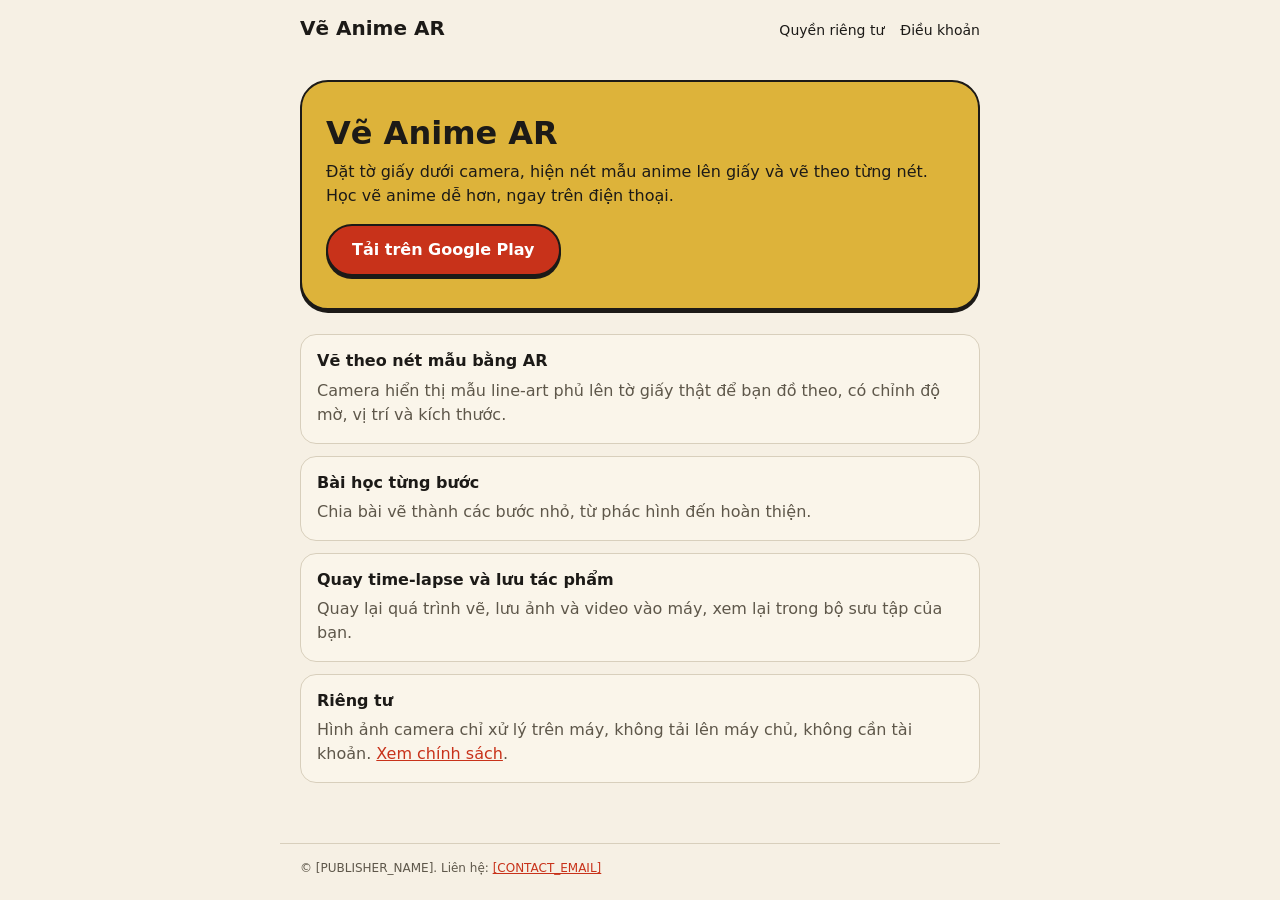
==== apps/com.qz.drawanimeartracing/web/index.html @ 7cdc8aeb "Chỉ giữ trang web (privacy/terms/giới thiệu) cho GitHub Pages; data nội dung chuyển sang repo privat" ====
<!DOCTYPE html><html lang="vi"><head><meta charset="utf-8"><meta name="viewport" content="width=device-width,initial-scale=1"><title>Vẽ Anime AR - Học vẽ anime bằng camera AR</title><link rel="stylesheet" href="style.css"></head><body><header><a href="index.html">Vẽ Anime AR</a><nav><a href="privacy-policy.html">Quyền riêng tư</a><a href="terms.html">Điều khoản</a></nav></header><main>
<section class="hero"><h1>Vẽ Anime AR</h1><p>Đặt tờ giấy dưới camera, hiện nét mẫu anime lên giấy và vẽ theo từng nét. Học vẽ anime dễ hơn, ngay trên điện thoại.</p><a class="btn" href="#">Tải trên Google Play</a></section>
<div class="card"><h3>Vẽ theo nét mẫu bằng AR</h3><p>Camera hiển thị mẫu line-art phủ lên tờ giấy thật để bạn đồ theo, có chỉnh độ mờ, vị trí và kích thước.</p></div>
<div class="card"><h3>Bài học từng bước</h3><p>Chia bài vẽ thành các bước nhỏ, từ phác hình đến hoàn thiện.</p></div>
<div class="card"><h3>Quay time-lapse và lưu tác phẩm</h3><p>Quay lại quá trình vẽ, lưu ảnh và video vào máy, xem lại trong bộ sưu tập của bạn.</p></div>
<div class="card"><h3>Riêng tư</h3><p>Hình ảnh camera chỉ xử lý trên máy, không tải lên máy chủ, không cần tài khoản. <a href="privacy-policy.html">Xem chính sách</a>.</p></div>
</main><footer>&copy; [PUBLISHER_NAME]. Liên hệ: <a href="mailto:[CONTACT_EMAIL]">[CONTACT_EMAIL]</a></footer></body></html>
---- apps/com.qz.drawanimeartracing/web/style.css ----
:root{--surface:#F6F0E4;--surface-low:#FAF5EA;--ink:#1C1A17;--variant:#5E574A;--primary:#C8321A;--on-primary:#fff;--tertiary:#DDB33A;--outline:#D8CFBC;--r-md:16px;--r-lg:28px;--shadow:0 3px 0 var(--ink)}
*{box-sizing:border-box}
body{margin:0;background:var(--surface);color:var(--ink);font:16px/24px 'Be Vietnam Pro',system-ui,sans-serif}
h1,h2,h3{font-family:'Baloo 2','Be Vietnam Pro',system-ui,sans-serif;line-height:1.2;margin:0 0 8px}
h1{font-size:32px}h2{font-size:22px;margin-top:32px}h3{font-size:16px;margin-top:20px}
a{color:var(--primary)}
header,main,footer{max-width:720px;margin:0 auto;padding:16px 20px}
header{display:flex;flex-wrap:wrap;gap:8px;justify-content:space-between;align-items:center;font-family:'Baloo 2',system-ui,sans-serif;font-weight:700;font-size:20px}
header a{color:var(--ink);text-decoration:none}
nav a{white-space:nowrap;font:500 14px 'Be Vietnam Pro',system-ui,sans-serif;margin-left:16px}
.hero{background:var(--tertiary);border:2px solid var(--ink);border-radius:var(--r-lg);padding:32px 24px;box-shadow:var(--shadow);margin:8px 0 24px}
.hero p{margin:0 0 16px;color:var(--ink)}
.btn{display:inline-block;background:var(--primary);color:var(--on-primary);border:2px solid var(--ink);border-radius:var(--r-lg);padding:12px 24px;font-weight:600;text-decoration:none;box-shadow:var(--shadow)}
.card{background:var(--surface-low);border:1px solid var(--outline);border-radius:var(--r-md);padding:16px;margin:12px 0}
.card h3{margin-top:0}
.card p{margin:0;color:var(--variant)}
table{width:100%;border-collapse:collapse;font-size:14px;line-height:20px}
th,td{text-align:left;vertical-align:top;border-bottom:1px solid var(--outline);padding:8px 8px 8px 0}
.note{background:#F4E3A8;border-radius:var(--r-md);padding:12px 16px;font-size:14px;line-height:20px}
footer{color:var(--variant);font-size:12px;line-height:16px;border-top:1px solid var(--outline);margin-top:32px}
@media(max-width:480px){h1{font-size:26px}.hero{padding:24px 16px}}
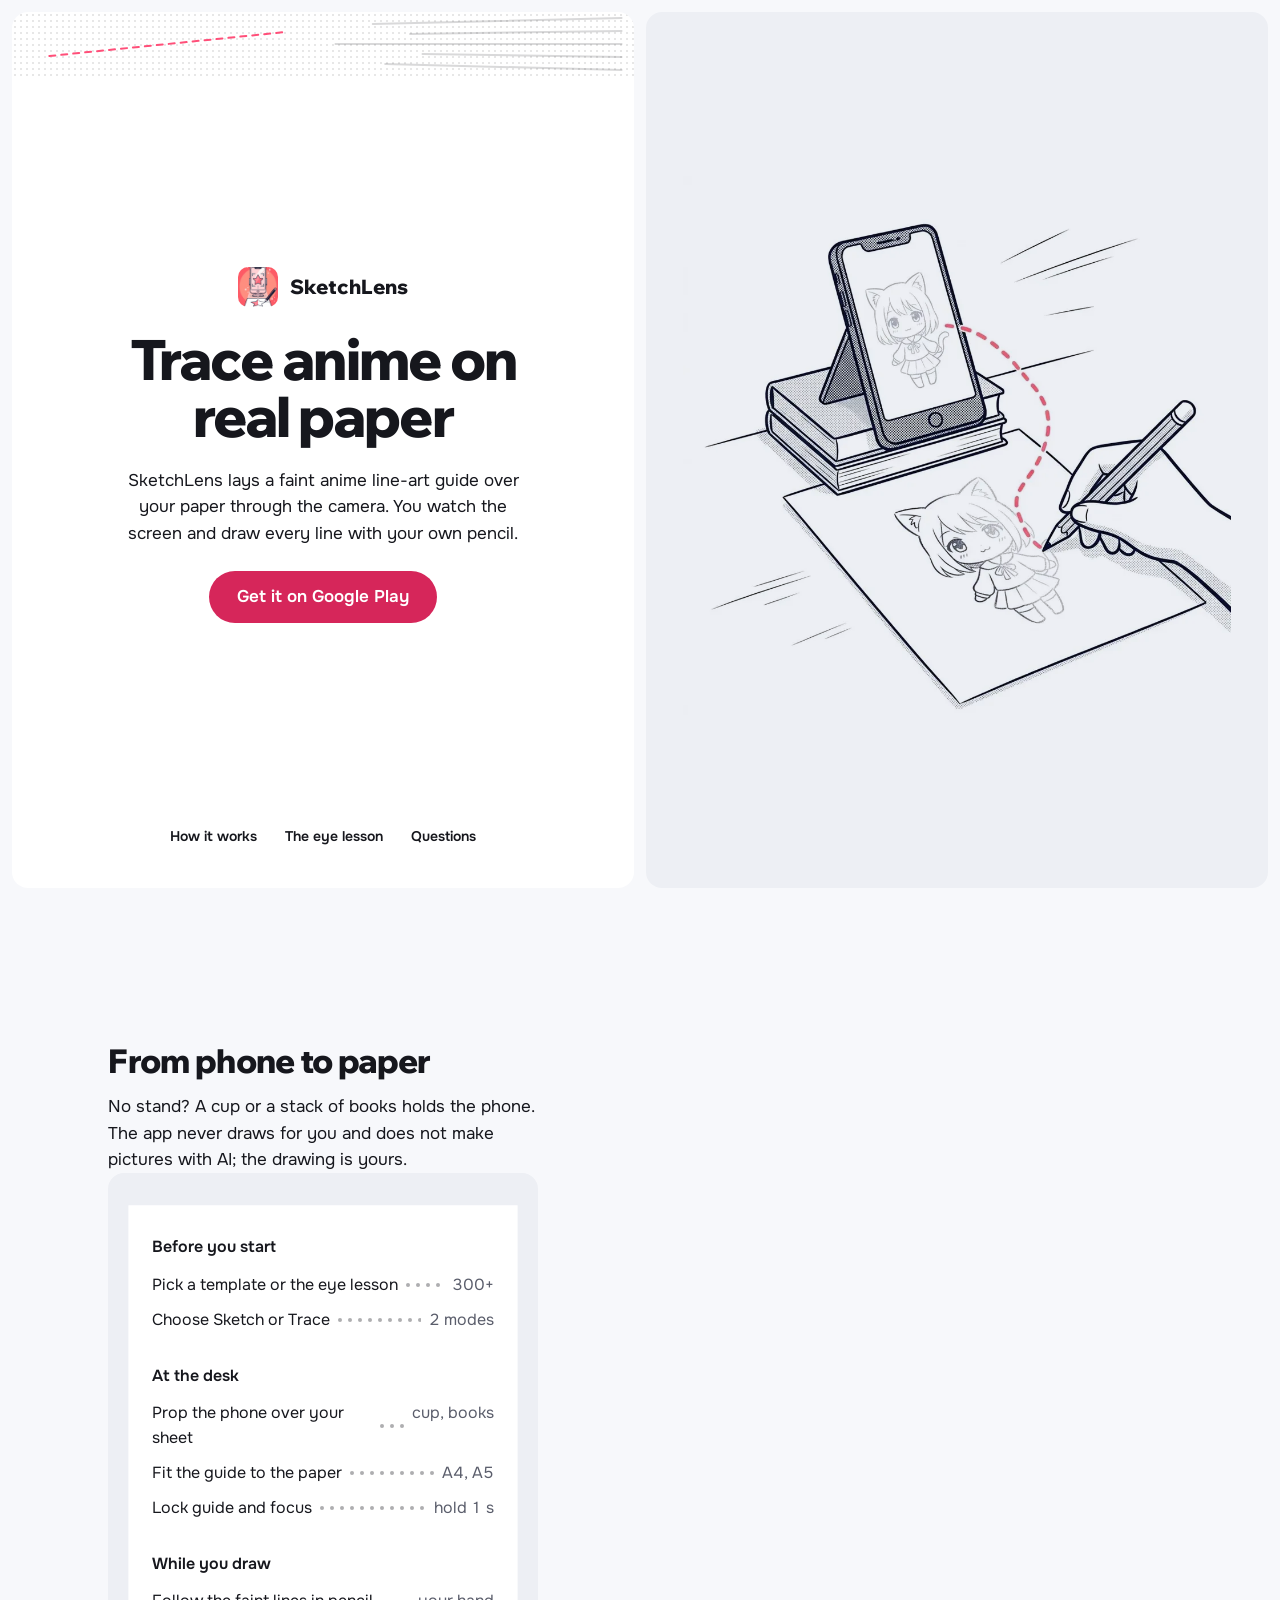
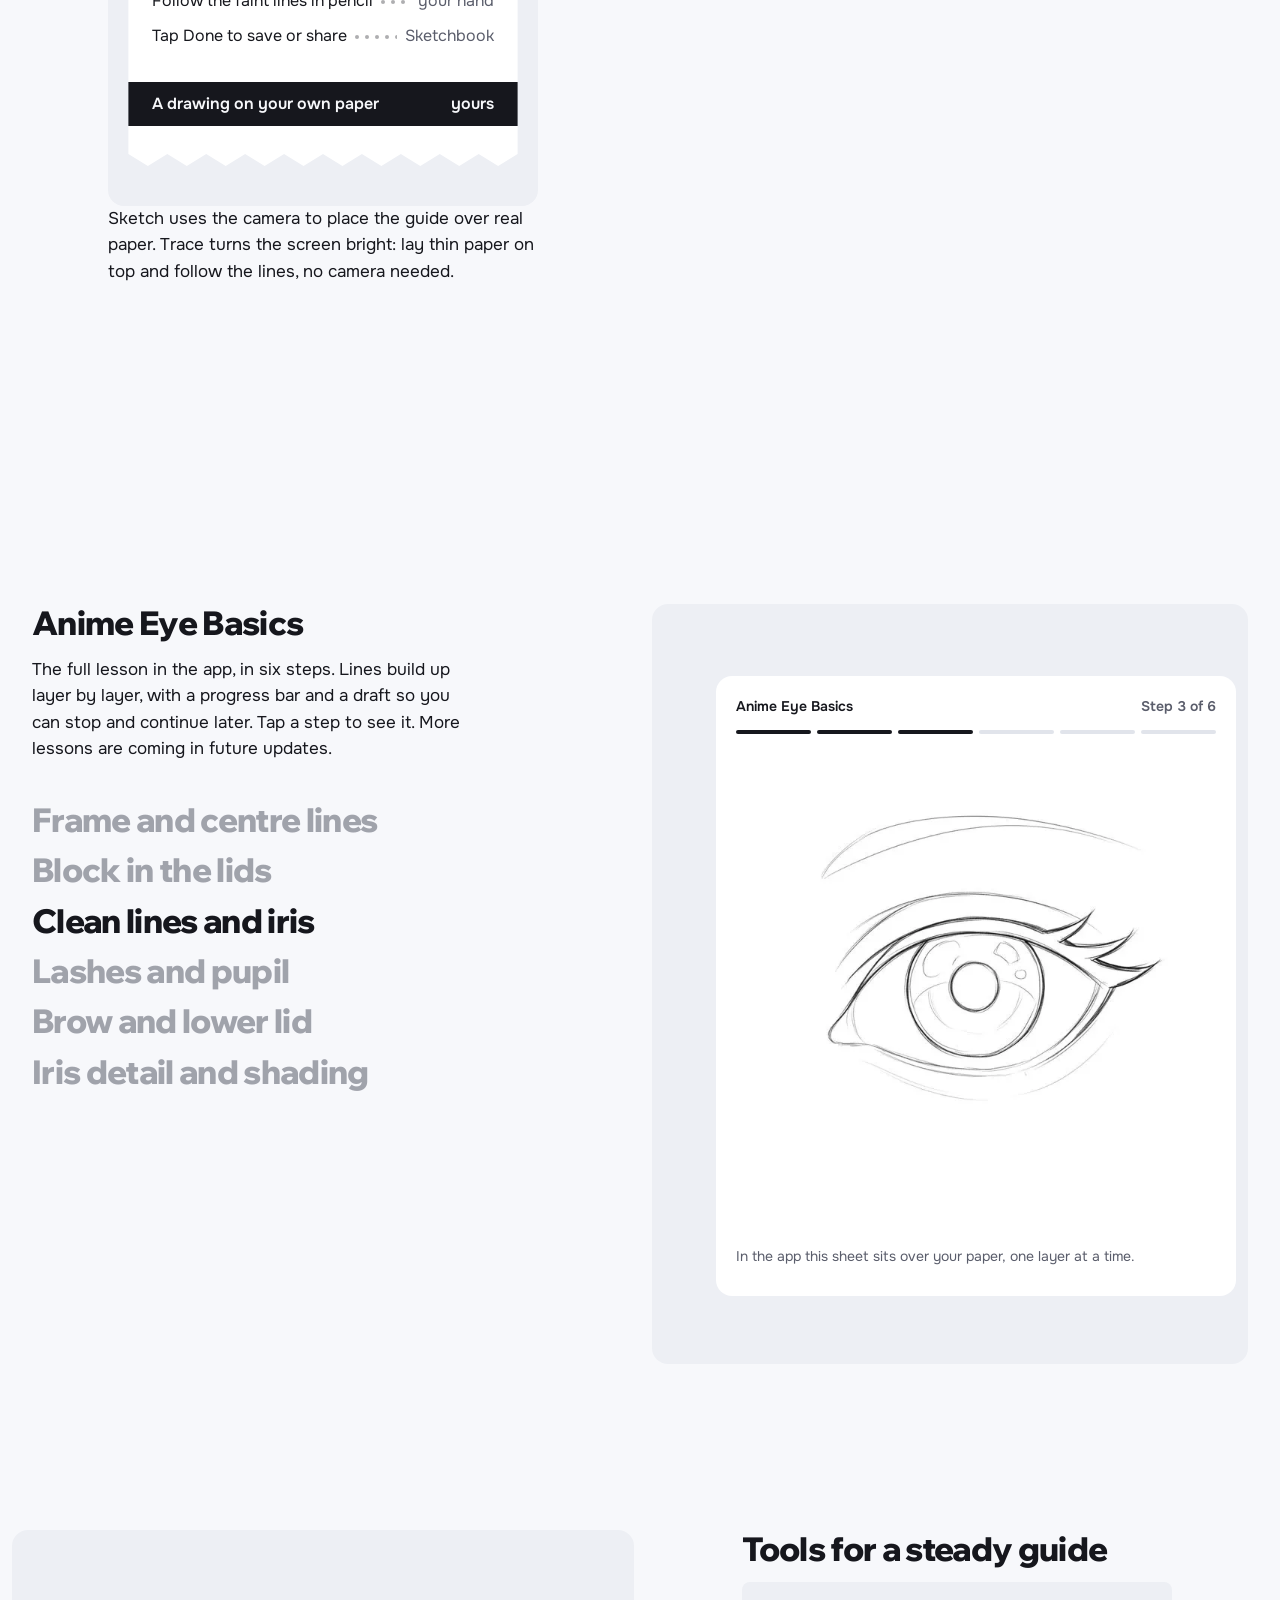
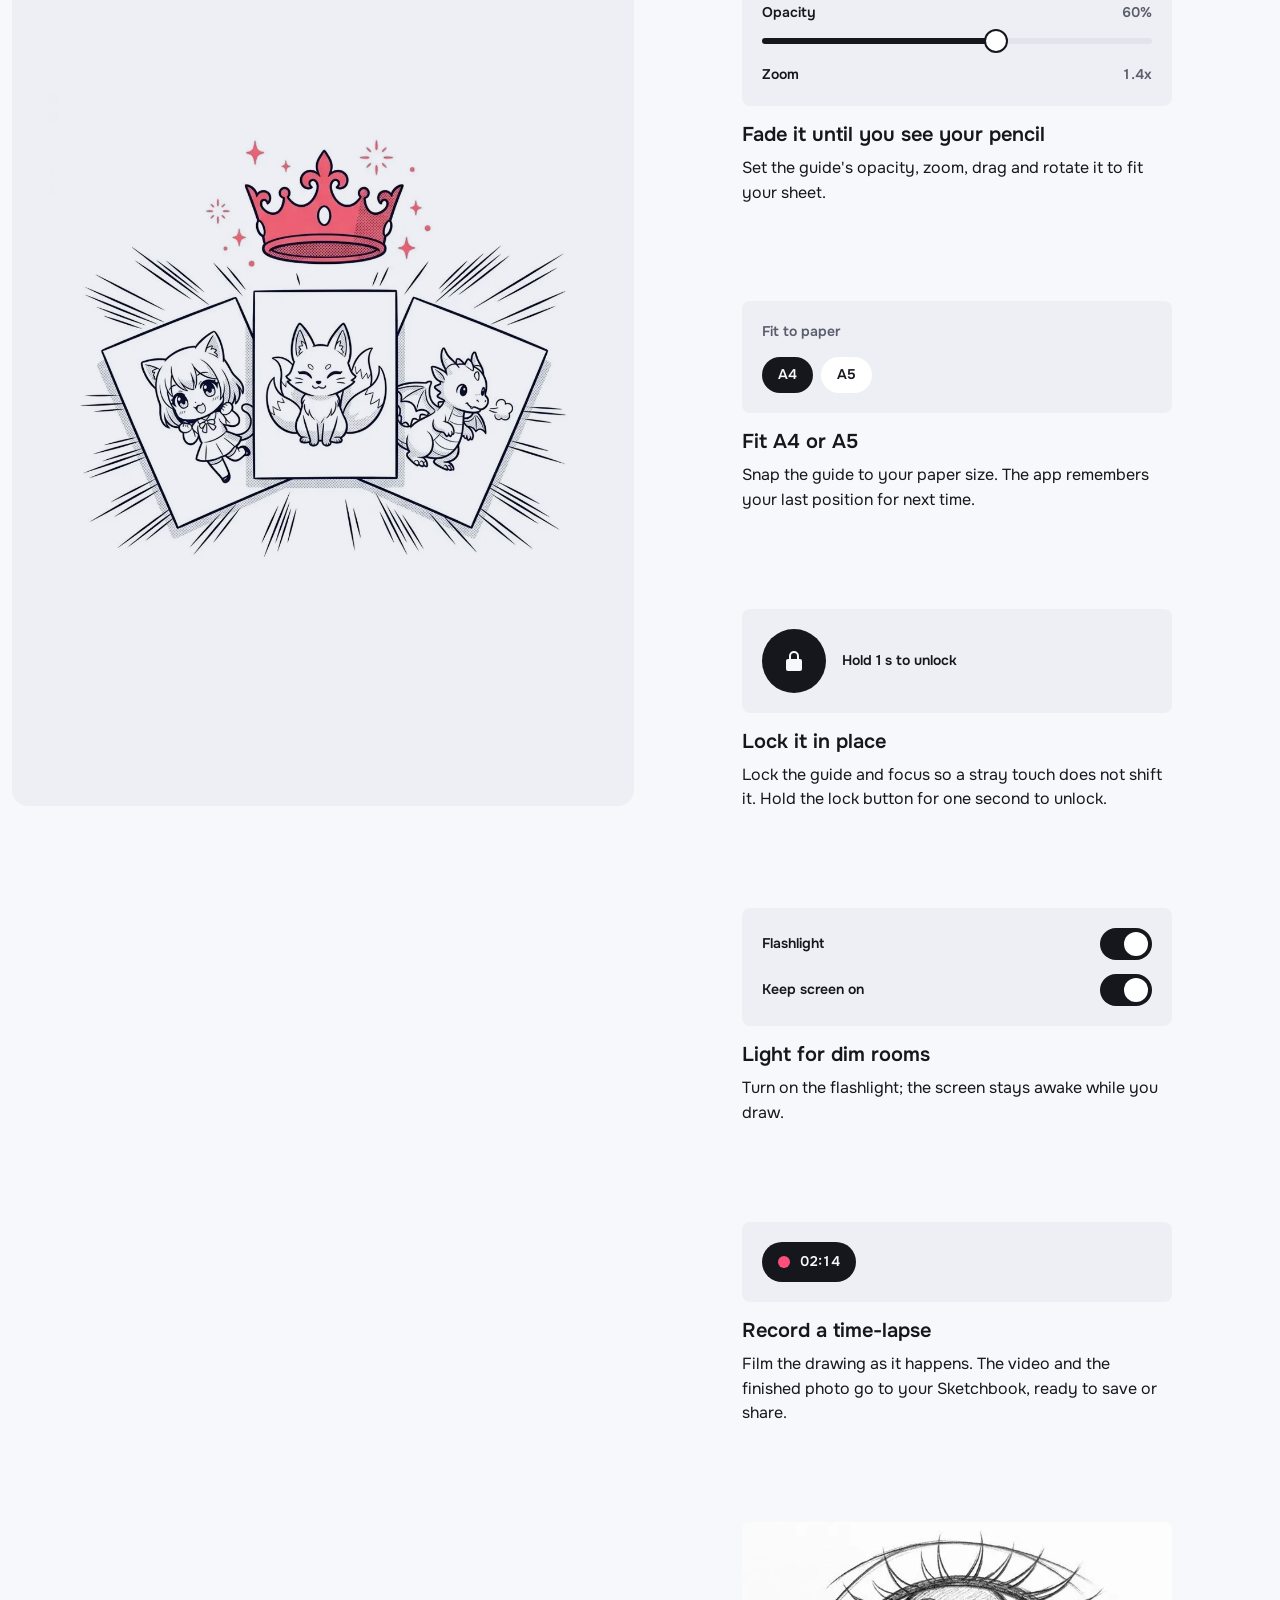
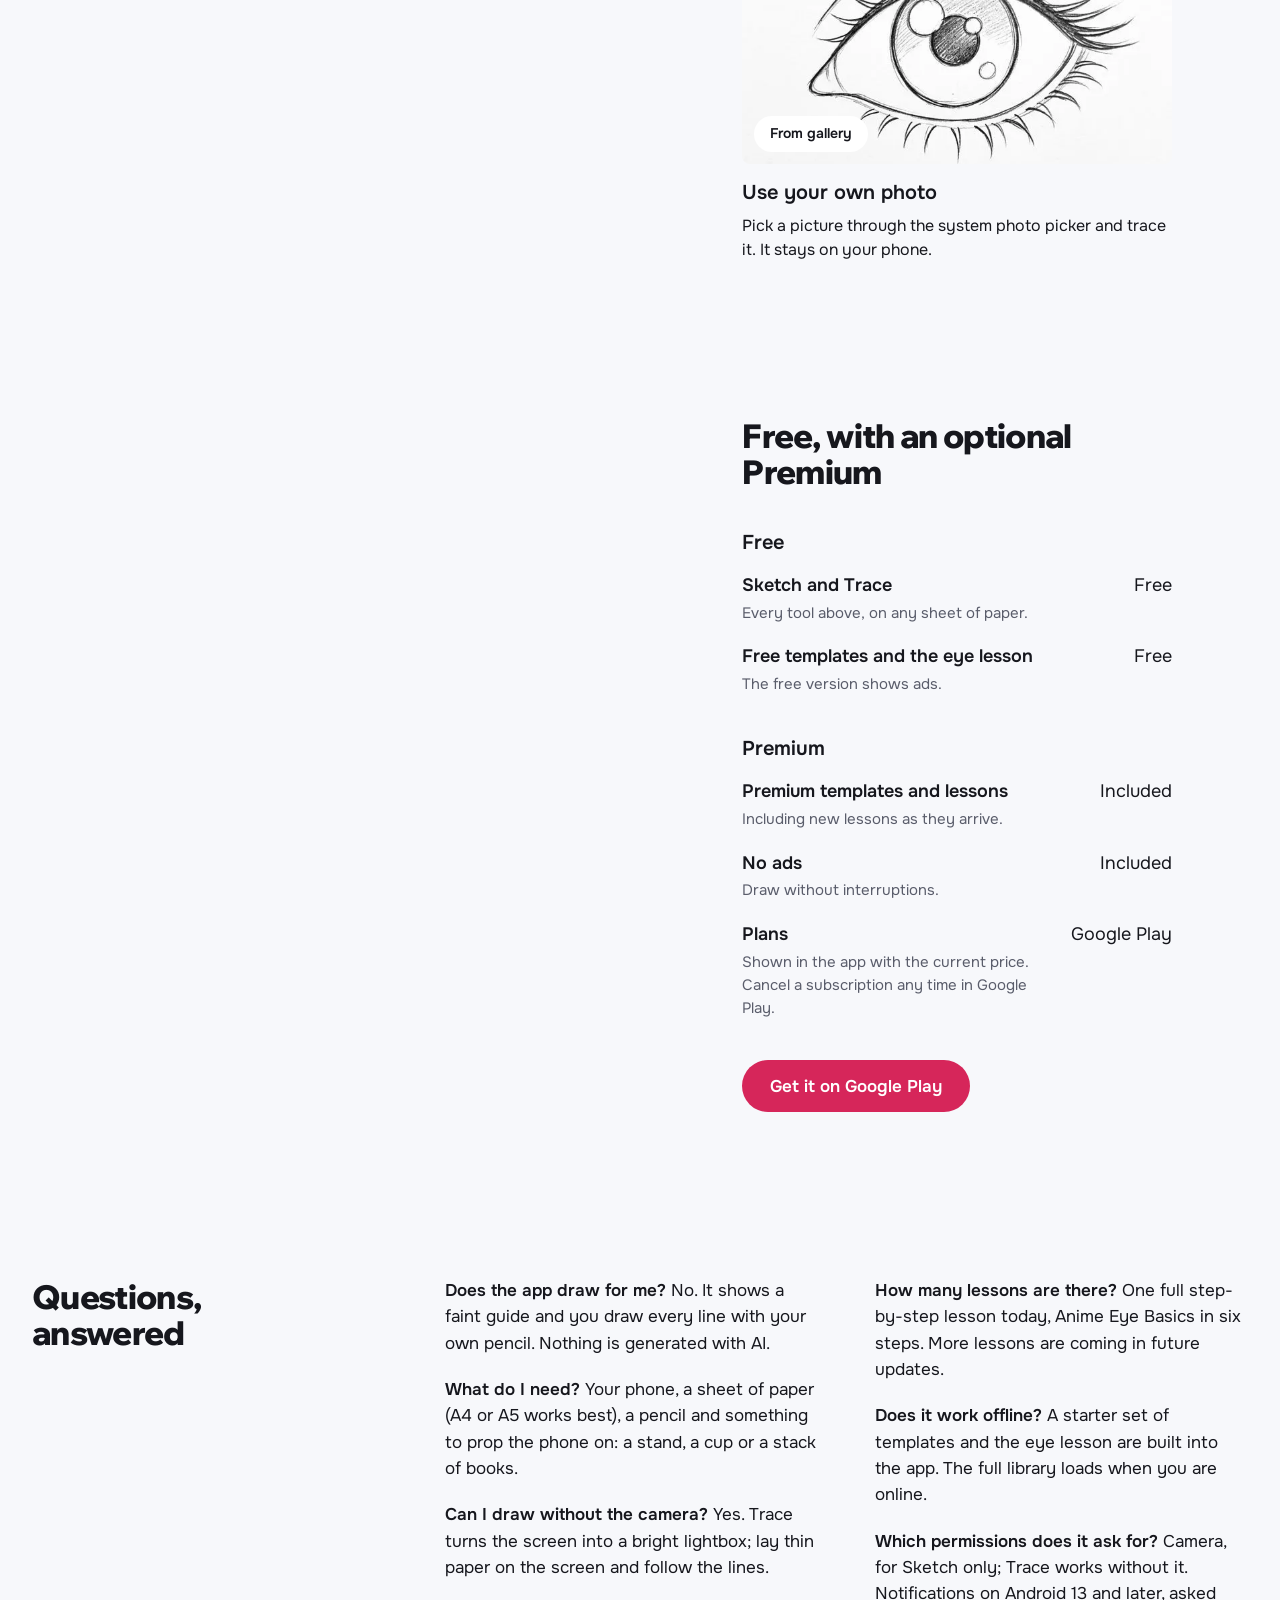
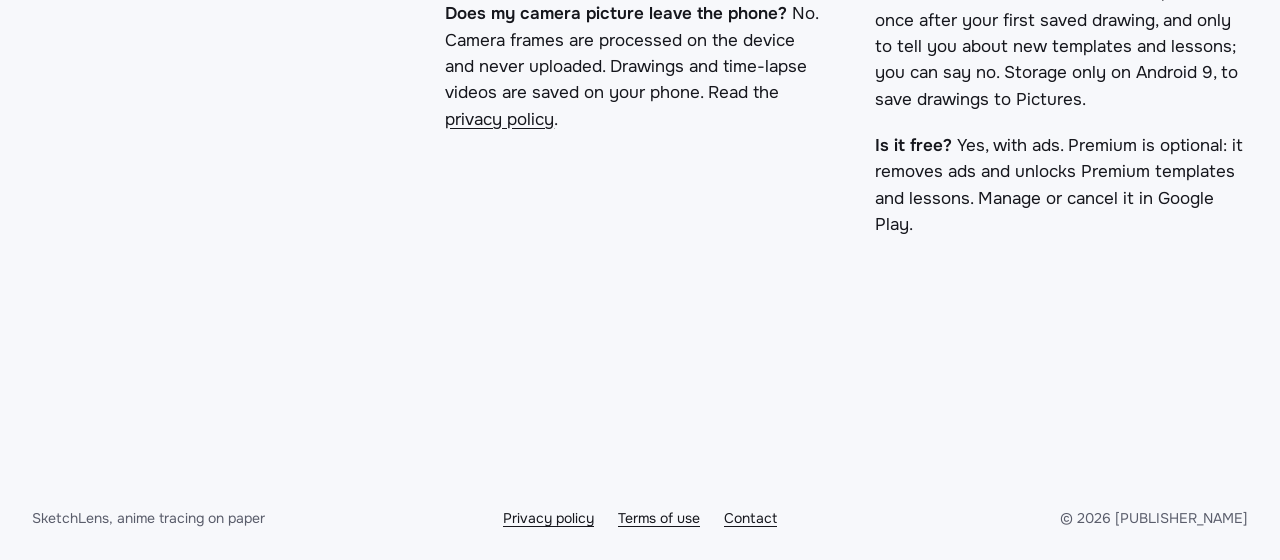
==== commit 4bb0fb26: "SketchLens (com.qz.drawanimeartracing): 3 trang web chỉ tiếng Anh (D54), giao diện v3 Manga studio s" ====
--- a/apps/com.qz.drawanimeartracing/web/index.html
+++ b/apps/com.qz.drawanimeartracing/web/index.html
@@ -1,7 +1,214 @@
-<!DOCTYPE html><html lang="vi"><head><meta charset="utf-8"><meta name="viewport" content="width=device-width,initial-scale=1"><title>Vẽ Anime AR - Học vẽ anime bằng camera AR</title><link rel="stylesheet" href="style.css"></head><body><header><a href="index.html">Vẽ Anime AR</a><nav><a href="privacy-policy.html">Quyền riêng tư</a><a href="terms.html">Điều khoản</a></nav></header><main>
-<section class="hero"><h1>Vẽ Anime AR</h1><p>Đặt tờ giấy dưới camera, hiện nét mẫu anime lên giấy và vẽ theo từng nét. Học vẽ anime dễ hơn, ngay trên điện thoại.</p><a class="btn" href="#">Tải trên Google Play</a></section>
-<div class="card"><h3>Vẽ theo nét mẫu bằng AR</h3><p>Camera hiển thị mẫu line-art phủ lên tờ giấy thật để bạn đồ theo, có chỉnh độ mờ, vị trí và kích thước.</p></div>
-<div class="card"><h3>Bài học từng bước</h3><p>Chia bài vẽ thành các bước nhỏ, từ phác hình đến hoàn thiện.</p></div>
-<div class="card"><h3>Quay time-lapse và lưu tác phẩm</h3><p>Quay lại quá trình vẽ, lưu ảnh và video vào máy, xem lại trong bộ sưu tập của bạn.</p></div>
-<div class="card"><h3>Riêng tư</h3><p>Hình ảnh camera chỉ xử lý trên máy, không tải lên máy chủ, không cần tài khoản. <a href="privacy-policy.html">Xem chính sách</a>.</p></div>
-</main><footer>&copy; [PUBLISHER_NAME]. Liên hệ: <a href="mailto:[CONTACT_EMAIL]">[CONTACT_EMAIL]</a></footer></body></html>
+<!DOCTYPE html>
+<html lang="en">
+<head>
+<meta charset="utf-8">
+<meta name="viewport" content="width=device-width,initial-scale=1">
+<title>SketchLens: Anime on Paper - trace anime sketches on real paper</title>
+<meta name="description" content="SketchLens shows a faint anime line-art guide over your paper through the phone camera, so you can trace it with a real pencil. Android app.">
+<link rel="icon" href="img/icon.png">
+<link rel="stylesheet" href="style.css">
+</head>
+<body>
+<main>
+<div class="split">
+  <div class="stage" aria-hidden="true">
+    <img class="on" data-key="sketch" src="img/onb-1.webp" width="960" height="960" alt="">
+    <img data-key="trace" src="img/onb-2.webp" width="960" height="960" alt="" loading="lazy">
+  </div>
+  <div class="col">
+    <section class="hero" data-stage="sketch" aria-labelledby="top">
+      <div class="hero-band" aria-hidden="true">
+        <svg>
+          <defs><pattern id="tone" width="6" height="6" patternUnits="userSpaceOnUse"><circle cx="3" cy="3" r="1" fill="rgba(22,23,29,.14)"/></pattern></defs>
+          <rect width="100%" height="100%" fill="url(#tone)"/>
+          <g stroke="rgba(22,23,29,.16)" stroke-width="2" stroke-linecap="round">
+            <line x1="58%" y1="12" x2="98%" y2="6"/><line x1="64%" y1="22" x2="98%" y2="19"/>
+            <line x1="52%" y1="32" x2="98%" y2="32"/><line x1="66%" y1="42" x2="98%" y2="45"/><line x1="60%" y1="52" x2="98%" y2="58"/>
+          </g>
+          <line x1="6%" y1="44" x2="44%" y2="20" stroke="#FF4F79" stroke-width="2" stroke-dasharray="6 6" stroke-linecap="round"/>
+        </svg>
+      </div>
+      <div class="hero-body">
+        <a class="wordmark" href="index.html"><img src="img/icon.png" width="40" height="40" alt="">SketchLens</a>
+        <h1 id="top">Trace anime on real paper</h1>
+        <p>SketchLens lays a faint anime line-art guide over your paper through the camera. You watch the screen and draw every line with your own pencil.</p>
+        <a class="btn" href="https://play.google.com/store/apps/details?id=com.qz.drawanimeartracing">Get it on Google Play</a>
+      </div>
+      <nav class="hero-links" aria-label="On this page">
+        <a href="#how">How it works</a><a href="#lesson">The eye lesson</a><a href="#faq">Questions</a>
+      </nav>
+    </section>
+
+    <section id="how" class="read" data-stage="trace" aria-labelledby="how-h">
+      <h2 id="how-h" data-rise>From phone to paper</h2>
+      <p data-rise>No stand? A cup or a stack of books holds the phone. The app never draws for you and does not make pictures with AI; the drawing is yours.</p>
+      <div class="slip-ground" data-rise>
+        <div class="slip">
+          <h3>Before you start</h3>
+          <ul>
+            <li><span>Pick a template or the eye lesson</span><i></i><span>300+</span></li>
+            <li><span>Choose Sketch or Trace</span><i></i><span>2 modes</span></li>
+          </ul>
+          <h3>At the desk</h3>
+          <ul>
+            <li><span>Prop the phone over your sheet</span><i></i><span>cup, books</span></li>
+            <li><span>Fit the guide to the paper</span><i></i><span>A4, A5</span></li>
+            <li><span>Lock guide and focus</span><i></i><span>hold 1 s</span></li>
+          </ul>
+          <h3>While you draw</h3>
+          <ul>
+            <li><span>Follow the faint lines in pencil</span><i></i><span>your hand</span></li>
+            <li><span>Tap Done to save or share</span><i></i><span>Sketchbook</span></li>
+          </ul>
+          <p class="total"><span>A drawing on your own paper</span><span>yours</span></p>
+        </div>
+      </div>
+      <p data-rise>Sketch uses the camera to place the guide over real paper. Trace turns the screen bright: lay thin paper on top and follow the lines, no camera needed.</p>
+    </section>
+  </div>
+</div>
+
+<section id="lesson" class="lesson" aria-labelledby="lesson-h">
+  <input class="step-radio" type="radio" name="step" id="s1">
+  <input class="step-radio" type="radio" name="step" id="s2">
+  <input class="step-radio" type="radio" name="step" id="s3" checked>
+  <input class="step-radio" type="radio" name="step" id="s4">
+  <input class="step-radio" type="radio" name="step" id="s5">
+  <input class="step-radio" type="radio" name="step" id="s6">
+  <div class="lesson-grid">
+    <div class="lesson-head">
+      <h2 id="lesson-h" data-rise>Anime Eye Basics</h2>
+      <p data-rise>The full lesson in the app, in six steps. Lines build up layer by layer, with a progress bar and a draft so you can stop and continue later. Tap a step to see it. More lessons are coming in future updates.</p>
+      <ul class="steps">
+        <li><label for="s1">Frame and centre lines</label></li>
+        <li><label for="s2">Block in the lids</label></li>
+        <li><label for="s3">Clean lines and iris</label></li>
+        <li><label for="s4">Lashes and pupil</label></li>
+        <li><label for="s5">Brow and lower lid</label></li>
+        <li><label for="s6">Iris detail and shading</label></li>
+      </ul>
+    </div>
+    <div class="lesson-stage" data-rise>
+      <div class="sheet" data-ui>
+        <p class="sheet-top"><span>Anime Eye Basics</span><span>Step <span class="step-no" data-s="1">1</span><span class="step-no" data-s="2">2</span><span class="step-no" data-s="3">3</span><span class="step-no" data-s="4">4</span><span class="step-no" data-s="5">5</span><span class="step-no" data-s="6">6</span> of 6</span></p>
+        <div class="segs" aria-hidden="true"><b></b><b></b><b></b><b></b><b></b><b></b></div>
+        <div class="frames">
+          <img data-s="1" src="img/eye-1.webp" width="640" height="640" alt="Step 1: an eye shape blocked in with centre lines" loading="lazy">
+          <img data-s="2" src="img/eye-2.webp" width="640" height="640" alt="Step 2: box construction for the upper and lower lids" loading="lazy">
+          <img data-s="3" src="img/eye-3.webp" width="640" height="640" alt="Step 3: clean lid lines and the iris circles" loading="lazy">
+          <img data-s="4" src="img/eye-4.webp" width="640" height="640" alt="Step 4: lashes, shaded pupil and highlights" loading="lazy">
+          <img data-s="5" src="img/eye-5.webp" width="640" height="640" alt="Step 5: brow and lower lid added" loading="lazy">
+          <img data-s="6" src="img/eye-6.webp" width="640" height="640" alt="Step 6: finished eye with iris detail and shading" loading="lazy">
+        </div>
+        <p class="sheet-cap">In the app this sheet sits over your paper, one layer at a time.</p>
+      </div>
+    </div>
+  </div>
+</section>
+
+<div class="split split--rev">
+  <div class="stage" aria-hidden="true">
+    <img class="on" data-key="tools" src="img/onb-3.webp" width="960" height="960" alt="" loading="lazy">
+    <img data-key="premium" src="img/premium-header.webp" width="960" height="960" alt="" loading="lazy">
+  </div>
+  <div class="col">
+    <section class="read" data-stage="tools" aria-labelledby="tools-h">
+      <h2 id="tools-h" data-rise>Tools for a steady guide</h2>
+      <div class="mods">
+        <div class="mod" data-rise>
+          <div class="panel" data-ui><div class="ui-row"><span>Opacity</span><span>60%</span></div><div class="track"><b></b><i></i></div><div class="ui-row"><span>Zoom</span><span>1.4x</span></div></div>
+          <div><h3>Fade it until you see your pencil</h3><p>Set the guide's opacity, zoom, drag and rotate it to fit your sheet.</p></div>
+        </div>
+        <div class="mod" data-rise>
+          <div class="panel" data-ui><div class="ui-row"><span>Fit to paper</span></div><div class="chips"><span class="chip on">A4</span><span class="chip">A5</span></div></div>
+          <div><h3>Fit A4 or A5</h3><p>Snap the guide to your paper size. The app remembers your last position for next time.</p></div>
+        </div>
+        <div class="mod" data-rise>
+          <div class="panel" data-ui><div class="lock"><span class="lock-btn"><svg width="24" height="24" viewBox="0 0 24 24" aria-hidden="true"><path fill="#F7F8FB" d="M12 2a5 5 0 0 0-5 5v3H6a2 2 0 0 0-2 2v8a2 2 0 0 0 2 2h12a2 2 0 0 0 2-2v-8a2 2 0 0 0-2-2h-1V7a5 5 0 0 0-5-5Zm-3 8V7a3 3 0 1 1 6 0v3H9Z"/></svg></span><span>Hold 1 s to unlock</span></div></div>
+          <div><h3>Lock it in place</h3><p>Lock the guide and focus so a stray touch does not shift it. Hold the lock button for one second to unlock.</p></div>
+        </div>
+        <div class="mod" data-rise>
+          <div class="panel" data-ui><div class="ui-row"><span>Flashlight</span><span class="switch on"></span></div><div class="ui-row"><span>Keep screen on</span><span class="switch on"></span></div></div>
+          <div><h3>Light for dim rooms</h3><p>Turn on the flashlight; the screen stays awake while you draw.</p></div>
+        </div>
+        <div class="mod" data-rise>
+          <div class="panel" data-ui><span class="rec">02:14</span></div>
+          <div><h3>Record a time-lapse</h3><p>Film the drawing as it happens. The video and the finished photo go to your Sketchbook, ready to save or share.</p></div>
+        </div>
+        <div class="mod" data-rise>
+          <div class="panel panel--photo" data-ui><img src="img/eye-4.webp" width="640" height="640" alt="A pencil eye drawing picked as a template" loading="lazy"><span class="chip">From gallery</span></div>
+          <div><h3>Use your own photo</h3><p>Pick a picture through the system photo picker and trace it. It stays on your phone.</p></div>
+        </div>
+      </div>
+    </section>
+
+    <section id="premium" class="read menu" data-stage="premium" aria-labelledby="price-h">
+      <h2 id="price-h" data-rise>Free, with an optional Premium</h2>
+      <div data-rise>
+        <h3>Free</h3>
+        <dl>
+          <div><dt>Sketch and Trace<small>Every tool above, on any sheet of paper.</small></dt><dd>Free</dd></div>
+          <div><dt>Free templates and the eye lesson<small>The free version shows ads.</small></dt><dd>Free</dd></div>
+        </dl>
+      </div>
+      <div data-rise>
+        <h3>Premium</h3>
+        <dl>
+          <div><dt>Premium templates and lessons<small>Including new lessons as they arrive.</small></dt><dd>Included</dd></div>
+          <div><dt>No ads<small>Draw without interruptions.</small></dt><dd>Included</dd></div>
+          <div><dt>Plans<small>Shown in the app with the current price. Cancel a subscription any time in Google Play.</small></dt><dd>Google Play</dd></div>
+        </dl>
+      </div>
+      <a class="btn" data-rise href="https://play.google.com/store/apps/details?id=com.qz.drawanimeartracing">Get it on Google Play</a>
+    </section>
+  </div>
+</div>
+
+<section id="faq" class="faq" aria-labelledby="faq-h">
+  <h2 id="faq-h" data-rise>Questions, answered</h2>
+  <div class="faq-text">
+    <p data-rise><b>Does the app draw for me?</b> No. It shows a faint guide and you draw every line with your own pencil. Nothing is generated with AI.</p>
+    <p data-rise><b>What do I need?</b> Your phone, a sheet of paper (A4 or A5 works best), a pencil and something to prop the phone on: a stand, a cup or a stack of books.</p>
+    <p data-rise><b>Can I draw without the camera?</b> Yes. Trace turns the screen into a bright lightbox; lay thin paper on the screen and follow the lines.</p>
+    <p data-rise><b>Does my camera picture leave the phone?</b> No. Camera frames are processed on the device and never uploaded. Drawings and time-lapse videos are saved on your phone. Read the <a href="privacy-policy.html">privacy policy</a>.</p>
+    <p data-rise><b>How many lessons are there?</b> One full step-by-step lesson today, Anime Eye Basics in six steps. More lessons are coming in future updates.</p>
+    <p data-rise><b>Does it work offline?</b> A starter set of templates and the eye lesson are built into the app. The full library loads when you are online.</p>
+    <p data-rise><b>Which permissions does it ask for?</b> Camera, for Sketch only; Trace works without it. Notifications on Android 13 and later, asked once after your first saved drawing, and only to tell you about new templates and lessons; you can say no. Storage only on Android 9, to save drawings to Pictures.</p>
+    <p data-rise><b>Is it free?</b> Yes, with ads. Premium is optional: it removes ads and unlocks Premium templates and lessons. Manage or cancel it in Google Play.</p>
+  </div>
+</section>
+</main>
+
+<footer class="foot">
+  <p>SketchLens, anime tracing on paper</p>
+  <nav aria-label="Legal"><a href="privacy-policy.html">Privacy policy</a><a href="terms.html">Terms of use</a><a href="mailto:[CONTACT_EMAIL]">Contact</a></nav>
+  <p>&copy; 2026 [PUBLISHER_NAME]</p>
+</footer>
+
+<script>
+document.documentElement.classList.add('js');
+(() => {
+  const rise = new IntersectionObserver((entries) => {
+    entries.forEach((e) => {
+      if (!e.isIntersecting) return;
+      const group = [...e.target.parentElement.querySelectorAll(':scope > [data-rise]')];
+      e.target.style.transitionDelay = `${Math.max(0, group.indexOf(e.target)) * 80}ms`;
+      e.target.classList.add('in');
+      rise.unobserve(e.target);
+    });
+  }, { rootMargin: '0px 0px -8% 0px' });
+  document.querySelectorAll('[data-rise]').forEach((el) => rise.observe(el));
+
+  const stage = new IntersectionObserver((entries) => {
+    entries.forEach((e) => {
+      if (!e.isIntersecting) return;
+      const key = e.target.dataset.stage;
+      const imgs = e.target.closest('.split').querySelectorAll('.stage img');
+      imgs.forEach((img) => img.classList.toggle('on', img.dataset.key === key));
+    });
+  }, { rootMargin: '-45% 0px -45% 0px' });
+  document.querySelectorAll('[data-stage]').forEach((el) => stage.observe(el));
+})();
+</script>
+</body>
+</html>
--- a/apps/com.qz.drawanimeartracing/web/style.css
+++ b/apps/com.qz.drawanimeartracing/web/style.css
@@ -1,21 +1,258 @@
-:root{--surface:#F6F0E4;--surface-low:#FAF5EA;--ink:#1C1A17;--variant:#5E574A;--primary:#C8321A;--on-primary:#fff;--tertiary:#DDB33A;--outline:#D8CFBC;--r-md:16px;--r-lg:28px;--shadow:0 3px 0 var(--ink)}
-*{box-sizing:border-box}
-body{margin:0;background:var(--surface);color:var(--ink);font:16px/24px 'Be Vietnam Pro',system-ui,sans-serif}
-h1,h2,h3{font-family:'Baloo 2','Be Vietnam Pro',system-ui,sans-serif;line-height:1.2;margin:0 0 8px}
-h1{font-size:32px}h2{font-size:22px;margin-top:32px}h3{font-size:16px;margin-top:20px}
-a{color:var(--primary)}
-header,main,footer{max-width:720px;margin:0 auto;padding:16px 20px}
-header{display:flex;flex-wrap:wrap;gap:8px;justify-content:space-between;align-items:center;font-family:'Baloo 2',system-ui,sans-serif;font-weight:700;font-size:20px}
-header a{color:var(--ink);text-decoration:none}
-nav a{white-space:nowrap;font:500 14px 'Be Vietnam Pro',system-ui,sans-serif;margin-left:16px}
-.hero{background:var(--tertiary);border:2px solid var(--ink);border-radius:var(--r-lg);padding:32px 24px;box-shadow:var(--shadow);margin:8px 0 24px}
-.hero p{margin:0 0 16px;color:var(--ink)}
-.btn{display:inline-block;background:var(--primary);color:var(--on-primary);border:2px solid var(--ink);border-radius:var(--r-lg);padding:12px 24px;font-weight:600;text-decoration:none;box-shadow:var(--shadow)}
-.card{background:var(--surface-low);border:1px solid var(--outline);border-radius:var(--r-md);padding:16px;margin:12px 0}
-.card h3{margin-top:0}
-.card p{margin:0;color:var(--variant)}
-table{width:100%;border-collapse:collapse;font-size:14px;line-height:20px}
-th,td{text-align:left;vertical-align:top;border-bottom:1px solid var(--outline);padding:8px 8px 8px 0}
-.note{background:#F4E3A8;border-radius:var(--r-md);padding:12px 16px;font-size:14px;line-height:20px}
-footer{color:var(--variant);font-size:12px;line-height:16px;border-top:1px solid var(--outline);margin-top:32px}
-@media(max-width:480px){h1{font-size:26px}.hero{padding:24px 16px}}
+@font-face { font-family: 'Onest'; font-weight: 400; font-display: swap; src: url(fonts/Onest-400.ttf) format('truetype'); }
+@font-face { font-family: 'Onest'; font-weight: 600; font-display: swap; src: url(fonts/Onest-600.ttf) format('truetype'); }
+@font-face { font-family: 'Wix Madefor Display'; font-weight: 800; font-display: swap; src: url(fonts/WixMadeforDisplay-800.ttf) format('truetype'); }
+
+/* Values from design/tokens.css (v3 "Manga studio sáng"). */
+:root {
+  --bg: #F7F8FB;
+  --paper: #FFFFFF;
+  --field: #EDEFF4;
+  --field-high: #E1E4EB;
+  --ink: #16171D;
+  --muted: #5A5D6B;
+  --accent: #D6265A;
+  --on-accent: #FFFFFF;
+  --coral: #FF4F79;
+  --pink: #FFE1E8;
+  --on-pink: #5C0A22;
+  --tone-dot: rgba(22, 23, 29, 0.14);
+  --speedline: rgba(22, 23, 29, 0.16);
+  --font-display: 'Wix Madefor Display', 'Onest', sans-serif;
+  --font-body: 'Onest', 'Wix Madefor Display', sans-serif;
+  --t-xl: clamp(40px, 4.4vw, 64px);
+  --t-l: clamp(28px, 2.6vw, 36px);
+  --t-m: 20px;
+  --t-body: 17px;
+  --t-s: 14px;
+  --margin: clamp(16px, 2.5vw, 32px);
+  --gap-section: clamp(96px, 12vw, 168px);
+  --radius: 16px;
+  --radius-full: 9999px;
+  --size-touch: 48px;
+  --size-btn: 52px;
+  --duration-short: 200ms;
+  --duration-long: 1600ms;
+  --easing: cubic-bezier(0.2, 0, 0, 1);
+}
+
+*, *::before, *::after { box-sizing: border-box; }
+html { -webkit-text-size-adjust: 100%; }
+body { margin: 0; background: var(--bg); color: var(--ink); font: 400 var(--t-body)/1.55 var(--font-body); }
+img { display: block; max-width: 100%; height: auto; }
+a { color: inherit; text-underline-offset: 3px; }
+a:hover { color: var(--accent); }
+:focus-visible { outline: 3px solid var(--accent); outline-offset: 3px; }
+::selection { background: var(--pink); color: var(--on-pink); }
+h1, h2, h3 { font-family: var(--font-display); font-weight: 800; margin: 0; }
+p { margin: 0; }
+.vh { position: absolute; width: 1px; height: 1px; overflow: hidden; clip-path: inset(50%); white-space: nowrap; }
+
+.btn {
+  display: inline-flex; align-items: center; justify-content: center; min-height: var(--size-btn);
+  padding: 0 28px; border-radius: var(--radius-full); background: var(--accent); color: var(--on-accent);
+  font: 600 var(--t-body)/1 var(--font-body); text-decoration: none;
+  transition: transform var(--duration-short) var(--easing), background-color var(--duration-short) var(--easing);
+}
+.btn:hover { color: var(--on-accent); background: var(--ink); }
+.btn:active { transform: scale(0.96); }
+
+.wordmark { display: inline-flex; align-items: center; gap: 12px; font: 800 var(--t-m)/1 var(--font-display); text-decoration: none; }
+.wordmark img { width: 40px; height: 40px; border-radius: 10px; }
+
+/* Quiet footer line, shared by all pages */
+.foot {
+  display: grid; grid-template-columns: 1fr auto 1fr; align-items: baseline; gap: 24px;
+  padding: 30svh var(--margin) 30px; font-size: var(--t-s); color: var(--muted);
+}
+.foot nav { display: flex; gap: 24px; flex-wrap: wrap; }
+.foot a { color: var(--ink); }
+.foot p:last-child { text-align: right; }
+
+/* ---------- Legal pages ---------- */
+.doc-bar { display: flex; align-items: center; justify-content: space-between; gap: 16px; flex-wrap: wrap; padding: 20px var(--margin); }
+.doc-bar nav { display: flex; gap: 24px; font-size: var(--t-s); font-weight: 600; }
+.doc-bar nav a { text-decoration: none; padding: 12px 0; }
+.doc-bar nav a[aria-current] { color: var(--accent); }
+.doc { max-width: 76ch; margin: 0 auto; padding: 32px var(--margin) 0; }
+.doc h1 { font-size: var(--t-xl); line-height: 1.05; letter-spacing: -0.03em; }
+.doc h2 { font-size: var(--t-m); line-height: 1.3; margin: 48px 0 12px; }
+.doc p, .doc ul { margin: 0 0 14px; }
+.doc ul { padding-left: 22px; }
+.doc li { margin-bottom: 8px; }
+.doc .meta { color: var(--muted); margin-top: 16px; }
+.doc .note { background: var(--pink); color: var(--on-pink); border-radius: var(--radius); padding: 14px 18px; margin: 24px 0; }
+.table-wrap { overflow-x: auto; margin: 0 0 16px; }
+.doc table { width: 100%; border-collapse: collapse; font-size: 15px; line-height: 1.5; }
+.doc th, .doc td { text-align: left; vertical-align: top; padding: 10px 12px; border-bottom: 1px solid var(--field-high); }
+.doc th { background: var(--field); font-weight: 600; }
+.doc td:first-child { font-weight: 600; min-width: 9em; }
+
+/* ---------- Landing: split stage ---------- */
+.split { display: grid; grid-template-columns: 1fr 1fr; gap: 12px; padding: 12px; }
+.stage {
+  position: sticky; top: 12px; height: calc(100svh - 24px); border-radius: var(--radius);
+  background: var(--field); overflow: hidden; grid-column: 2; grid-row: 1;
+}
+.stage img {
+  position: absolute; inset: 0; margin: auto; width: min(88%, 82svh); height: auto; mix-blend-mode: multiply;
+  opacity: 0; transition: opacity var(--duration-long) var(--easing);
+  animation: drift 18s var(--easing) infinite alternate;
+}
+.stage img.on { opacity: 1; }
+@keyframes drift { from { transform: scale(1); } to { transform: scale(1.06); } }
+.split--rev .stage { grid-column: 1; }
+.split--rev .col { grid-column: 2; }
+.col { grid-column: 1; grid-row: 1; display: flex; flex-direction: column; gap: var(--gap-section); padding-bottom: var(--gap-section); }
+.read { max-width: 46ch; width: 100%; margin: 0 auto; padding: 0 clamp(8px, 3vw, 56px); }
+.read > h2 { font-size: var(--t-l); line-height: 1.1; letter-spacing: -0.02em; margin-bottom: 16px; }
+.read > p + p { margin-top: 12px; }
+
+.hero {
+  min-height: calc(100svh - 24px); border-radius: var(--radius); background: var(--paper);
+  display: flex; flex-direction: column; overflow: hidden;
+}
+.hero-band { height: 64px; flex: none; }
+.hero-band svg { display: block; width: 100%; height: 100%; }
+.hero-body { flex: 1; display: flex; flex-direction: column; align-items: center; justify-content: center; text-align: center; gap: 24px; padding: 48px 32px; }
+.hero h1 { font-size: var(--t-xl); line-height: 1; letter-spacing: -0.035em; max-width: 12ch; }
+.hero-body > p { max-width: 36ch; }
+.hero-links { display: flex; gap: 28px; justify-content: center; flex-wrap: wrap; padding: 0 24px 28px; font-size: var(--t-s); font-weight: 600; }
+.hero-links a { text-decoration: none; padding: 12px 0; }
+
+/* How it works: a printed slip */
+.slip-ground { background: var(--field); border-radius: var(--radius); padding: 32px 20px 40px; }
+.slip {
+  max-width: 460px; margin: 0 auto; background: var(--paper); padding: 4px 24px 40px; font-size: 16px; font-variant-numeric: tabular-nums;
+  clip-path: polygon(0 0, 100% 0, 100% calc(100% - 12px), 95% 100%, 90% calc(100% - 12px), 85% 100%, 80% calc(100% - 12px), 75% 100%, 70% calc(100% - 12px), 65% 100%, 60% calc(100% - 12px), 55% 100%, 50% calc(100% - 12px), 45% 100%, 40% calc(100% - 12px), 35% 100%, 30% calc(100% - 12px), 25% 100%, 20% calc(100% - 12px), 15% 100%, 10% calc(100% - 12px), 5% 100%, 0 calc(100% - 12px));
+}
+.slip h3 { font: 600 16px/1.3 var(--font-body); margin: 28px 0 10px; }
+.slip ul { list-style: none; margin: 0; padding: 0; }
+.slip li { display: flex; align-items: baseline; gap: 8px; padding: 5px 0; }
+.slip li span:first-child { flex: 0 1 auto; }
+.slip li i {
+  flex: 1 1 24px; min-width: 24px; height: 4px; align-self: center;
+  background: url("data:image/svg+xml,%3Csvg xmlns='http://www.w3.org/2000/svg' width='10' height='4'%3E%3Ccircle cx='2' cy='2' r='2' fill='%2316171D' fill-opacity='.35'/%3E%3C/svg%3E") repeat-x left center;
+}
+.slip li span:last-child { flex: none; color: var(--muted); }
+.slip .total { display: flex; justify-content: space-between; gap: 12px; align-items: center; min-height: 44px; margin: 28px -24px 0; padding: 0 24px; background: var(--ink); color: var(--bg); font-weight: 600; }
+
+/* Live lesson (full width, CSS-only stepper) */
+.lesson { padding: var(--gap-section) var(--margin); }
+.lesson-grid { display: grid; grid-template-columns: repeat(12, 1fr); gap: 24px; align-items: start; }
+.lesson-head { grid-column: 1 / 6; }
+.lesson-head h2 { font-size: var(--t-l); line-height: 1.1; letter-spacing: -0.02em; }
+.lesson-head > p { margin-top: 16px; max-width: 40ch; }
+.steps { list-style: none; margin: 32px 0 0; padding: 0; }
+.steps label {
+  display: block; cursor: pointer; padding: 6px 0; font: 800 var(--t-l)/1.15 var(--font-display); letter-spacing: -0.02em;
+  color: var(--muted); opacity: 0.55; transition: opacity var(--duration-short) var(--easing), transform var(--duration-short) var(--easing);
+}
+.steps label:hover { opacity: 1; transform: translateX(6px); }
+.lesson-stage { grid-column: 7 / 13; background: var(--field); border-radius: var(--radius); height: min(88svh, 760px); overflow: hidden; position: relative; }
+.sheet { position: absolute; top: 72px; left: 64px; width: 520px; background: var(--paper); border-radius: var(--radius); padding: 20px 20px 28px; }
+.sheet-top { display: flex; justify-content: space-between; font-size: var(--t-s); font-weight: 600; }
+.sheet-top span:last-child { color: var(--muted); font-variant-numeric: tabular-nums; }
+.segs { display: grid; grid-template-columns: repeat(6, 1fr); gap: 6px; margin: 12px 0 16px; }
+.segs b { height: 4px; border-radius: 2px; background: var(--field-high); transition: background-color var(--duration-short) var(--easing); }
+.frames { position: relative; aspect-ratio: 1; }
+.frames img { position: absolute; inset: 0; width: 100%; height: 100%; opacity: 0; transition: opacity var(--duration-short) var(--easing); }
+.step-no { display: none; }
+.sheet-cap { margin-top: 16px; color: var(--muted); font-size: var(--t-s); }
+.step-radio { position: absolute; opacity: 0; pointer-events: none; }
+/* Generated pattern, one block per step: checked radio lights its label, frame, counter and progress segments. */
+#s1:checked ~ .lesson-grid label[for=s1], #s2:checked ~ .lesson-grid label[for=s2], #s3:checked ~ .lesson-grid label[for=s3],
+#s4:checked ~ .lesson-grid label[for=s4], #s5:checked ~ .lesson-grid label[for=s5], #s6:checked ~ .lesson-grid label[for=s6] { color: var(--ink); opacity: 1; }
+#s1:focus-visible ~ .lesson-grid label[for=s1], #s2:focus-visible ~ .lesson-grid label[for=s2], #s3:focus-visible ~ .lesson-grid label[for=s3],
+#s4:focus-visible ~ .lesson-grid label[for=s4], #s5:focus-visible ~ .lesson-grid label[for=s5], #s6:focus-visible ~ .lesson-grid label[for=s6] { outline: 3px solid var(--accent); outline-offset: 4px; }
+#s1:checked ~ .lesson-grid .frames img[data-s="1"], #s2:checked ~ .lesson-grid .frames img[data-s="2"], #s3:checked ~ .lesson-grid .frames img[data-s="3"],
+#s4:checked ~ .lesson-grid .frames img[data-s="4"], #s5:checked ~ .lesson-grid .frames img[data-s="5"], #s6:checked ~ .lesson-grid .frames img[data-s="6"] { opacity: 1; }
+#s1:checked ~ .lesson-grid .step-no[data-s="1"], #s2:checked ~ .lesson-grid .step-no[data-s="2"], #s3:checked ~ .lesson-grid .step-no[data-s="3"],
+#s4:checked ~ .lesson-grid .step-no[data-s="4"], #s5:checked ~ .lesson-grid .step-no[data-s="5"], #s6:checked ~ .lesson-grid .step-no[data-s="6"] { display: inline; }
+#s1:checked ~ .lesson-grid .segs b:nth-child(-n+1), #s2:checked ~ .lesson-grid .segs b:nth-child(-n+2), #s3:checked ~ .lesson-grid .segs b:nth-child(-n+3),
+#s4:checked ~ .lesson-grid .segs b:nth-child(-n+4), #s5:checked ~ .lesson-grid .segs b:nth-child(-n+5), #s6:checked ~ .lesson-grid .segs b:nth-child(-n+6) { background: var(--ink); }
+
+/* Features: small proof beside text */
+.mods { display: flex; flex-direction: column; gap: 96px; }
+.mod { display: grid; grid-template-columns: minmax(0, 1fr); gap: 16px; }
+.panel { background: var(--field); border-radius: 8px; padding: 20px; overflow: hidden; font-size: var(--t-s); }
+.mod h3 { font: 600 var(--t-m)/1.3 var(--font-body); margin-bottom: 8px; }
+.mod p { font-size: 16px; }
+.ui-row { display: flex; justify-content: space-between; align-items: center; gap: 12px; font-weight: 600; }
+.ui-row + .ui-row, .ui-row + .chips { margin-top: 14px; }
+.track + .ui-row { margin-top: 20px; }
+.ui-row span:last-child { color: var(--muted); font-variant-numeric: tabular-nums; }
+.track { height: 6px; border-radius: 3px; background: var(--field-high); position: relative; margin-top: 14px; }
+.track b { position: absolute; inset: 0 40% 0 0; border-radius: 3px; background: var(--ink); }
+.track i { position: absolute; left: 60%; top: 50%; width: 24px; height: 24px; margin: -12px 0 0 -12px; border-radius: 50%; background: var(--paper); border: 2px solid var(--ink); }
+.chips { display: flex; gap: 8px; }
+.chip { display: inline-flex; align-items: center; min-height: 36px; padding: 0 16px; border-radius: var(--radius-full); background: var(--paper); font-weight: 600; }
+.chip.on { background: var(--ink); color: var(--bg); }
+.lock { display: flex; align-items: center; gap: 16px; font-weight: 600; }
+.lock-btn { width: 64px; height: 64px; border-radius: 50%; background: var(--ink); display: grid; place-items: center; flex: none; }
+.switch { width: 52px; height: 32px; border-radius: 16px; background: var(--field-high); position: relative; flex: none; }
+.switch::after { content: ''; position: absolute; top: 4px; left: 4px; width: 24px; height: 24px; border-radius: 50%; background: var(--paper); }
+.switch.on { background: var(--ink); }
+.switch.on::after { left: 24px; }
+.rec { display: inline-flex; align-items: center; gap: 10px; min-height: 40px; padding: 0 16px; border-radius: var(--radius-full); background: var(--ink); color: var(--bg); font-weight: 600; font-variant-numeric: tabular-nums; }
+.rec::before { content: ''; width: 12px; height: 12px; border-radius: 50%; background: var(--coral); }
+.panel--photo { padding: 0; position: relative; }
+.panel--photo img { width: 100%; aspect-ratio: 16 / 9; object-fit: cover; }
+.panel--photo .chip { position: absolute; left: 12px; bottom: 12px; }
+
+/* Pricing like a menu */
+.menu h3 { font: 600 var(--t-m)/1.3 var(--font-body); margin: 40px 0 16px; }
+.menu dl { margin: 0; }
+.menu dl div { display: flex; justify-content: space-between; gap: 16px; align-items: baseline; }
+.menu dl div + div { margin-top: 18px; }
+.menu dt { font-size: 18px; font-weight: 600; }
+.menu dd { margin: 0; font-size: 18px; text-align: right; flex: none; }
+.menu dt small { display: block; font-size: 15px; font-weight: 400; color: var(--muted); max-width: 36ch; margin-top: 2px; }
+.menu .btn { margin-top: 40px; }
+
+/* FAQ as reading text */
+.faq { padding: 0 var(--margin); display: grid; grid-template-columns: repeat(12, 1fr); gap: 24px; }
+.faq h2 { grid-column: 1 / 4; font-size: var(--t-l); line-height: 1.1; letter-spacing: -0.02em; }
+.faq-text { grid-column: 5 / 13; columns: 2; column-gap: 56px; }
+.faq-text p { break-inside: avoid; margin-bottom: 20px; }
+.faq-text b { font-weight: 600; }
+
+/* Entrance: only hidden when the script runs, so content never depends on it. */
+.js [data-rise] { opacity: 0; transform: translateY(24px); transition: opacity 600ms var(--easing), transform 600ms var(--easing); }
+.js [data-rise].in { opacity: 1; transform: none; }
+
+@media (max-width: 900px) {
+  .split, .split--rev { grid-template-columns: 1fr; }
+  .stage, .split--rev .stage { position: relative; top: 0; grid-column: 1; grid-row: 1; height: 48svh; }
+  .stage img { width: min(92%, 46svh); }
+  .col, .split--rev .col { grid-column: 1; grid-row: 2; }
+  .split .hero { margin-top: -36px; position: relative; min-height: 0; }
+  .lesson-grid { grid-template-columns: minmax(0, 1fr); }
+  .lesson-head, .lesson-stage { grid-column: 1; }
+  .steps { display: flex; flex-wrap: wrap; gap: 0 20px; margin-top: 24px; }
+  .steps label { font-size: var(--t-m); padding: 10px 0; }
+  .lesson-stage { height: 70svh; }
+  .sheet { top: 16px; left: 16px; width: min(520px, calc(100vw - 2 * var(--margin) - 32px)); }
+  .faq h2, .faq-text { grid-column: 1 / -1; }
+  .faq-text { columns: 1; }
+  .foot { grid-template-columns: 1fr; gap: 8px; padding-top: 20svh; padding-bottom: 24px; }
+  .foot p:last-child { text-align: left; }
+}
+@media (max-width: 600px) {
+  .mods { gap: 64px; }
+  .hero-body { padding: 36px 20px; }
+  .slip { padding: 4px 16px 36px; }
+  .slip .total { margin: 28px -16px 0; padding: 0 16px; }
+  .menu dt, .menu dd { font-size: 17px; }
+  .doc tr:first-child { display: none; }
+  .doc tr, .doc td { display: block; }
+  .doc tr { padding: 12px 0; border-bottom: 1px solid var(--field-high); }
+  .doc td { border: 0; padding: 2px 0; }
+  .doc td:nth-child(3) { color: var(--muted); }
+  .doc td:first-child { min-width: 0; overflow-wrap: anywhere; }
+}
+@media (prefers-reduced-motion: reduce) {
+  .stage img { animation: none; transition: none; }
+  .js [data-rise] { transform: none; transition: opacity 200ms linear; }
+  .btn, .steps label { transition: none; }
+}
+.doc + .foot { padding-top: 96px; }
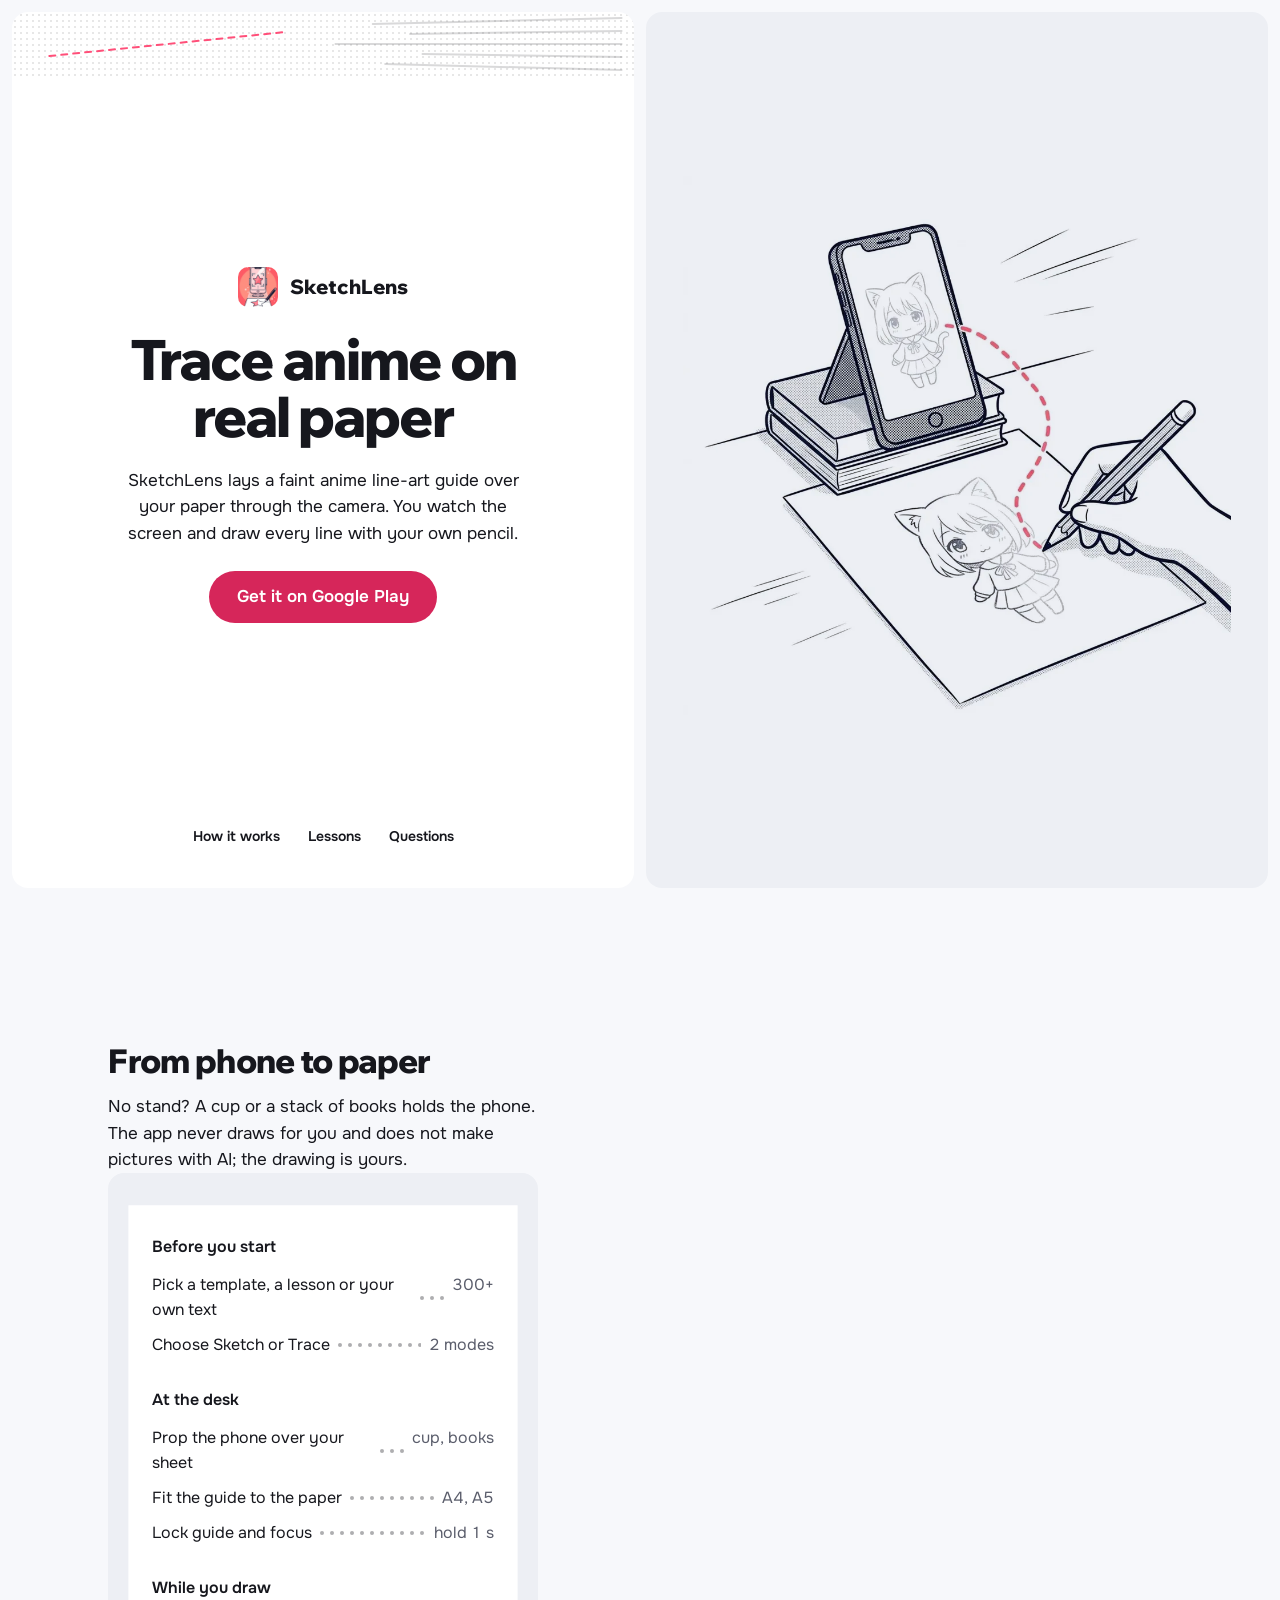
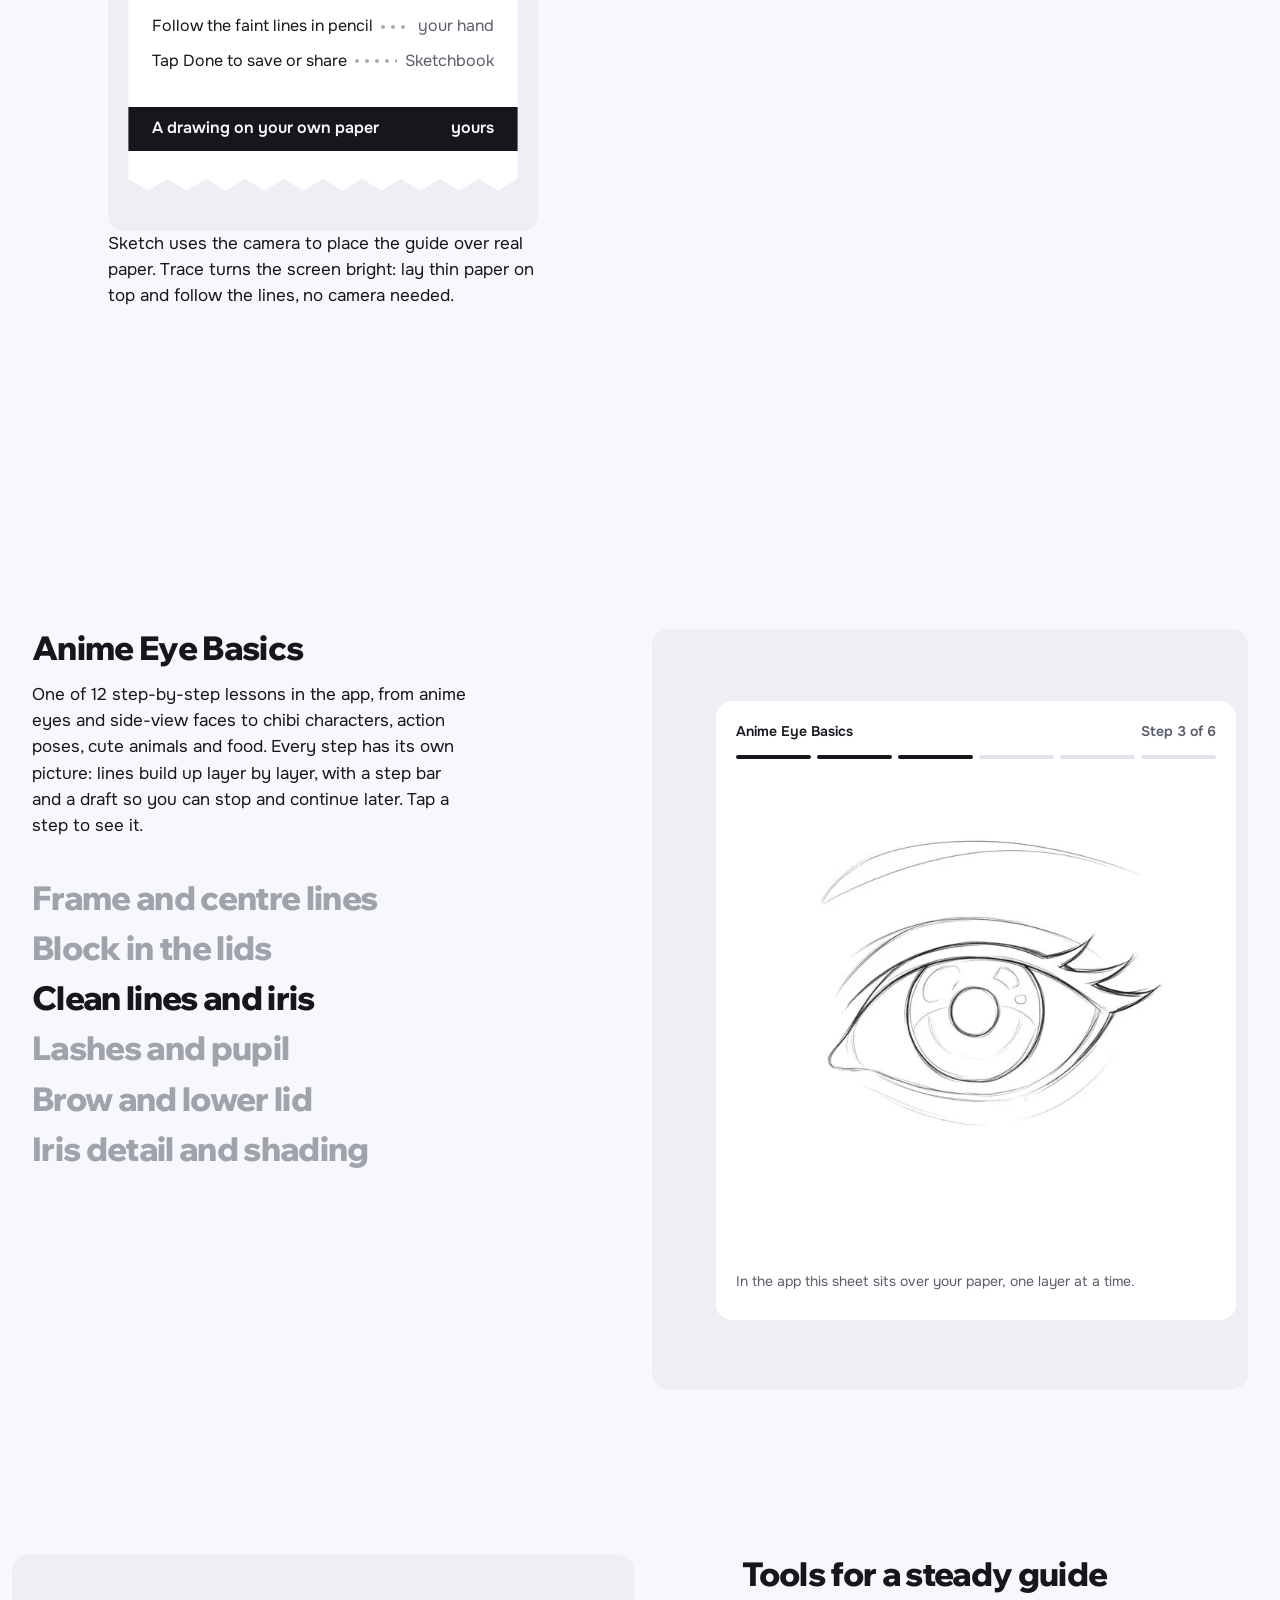
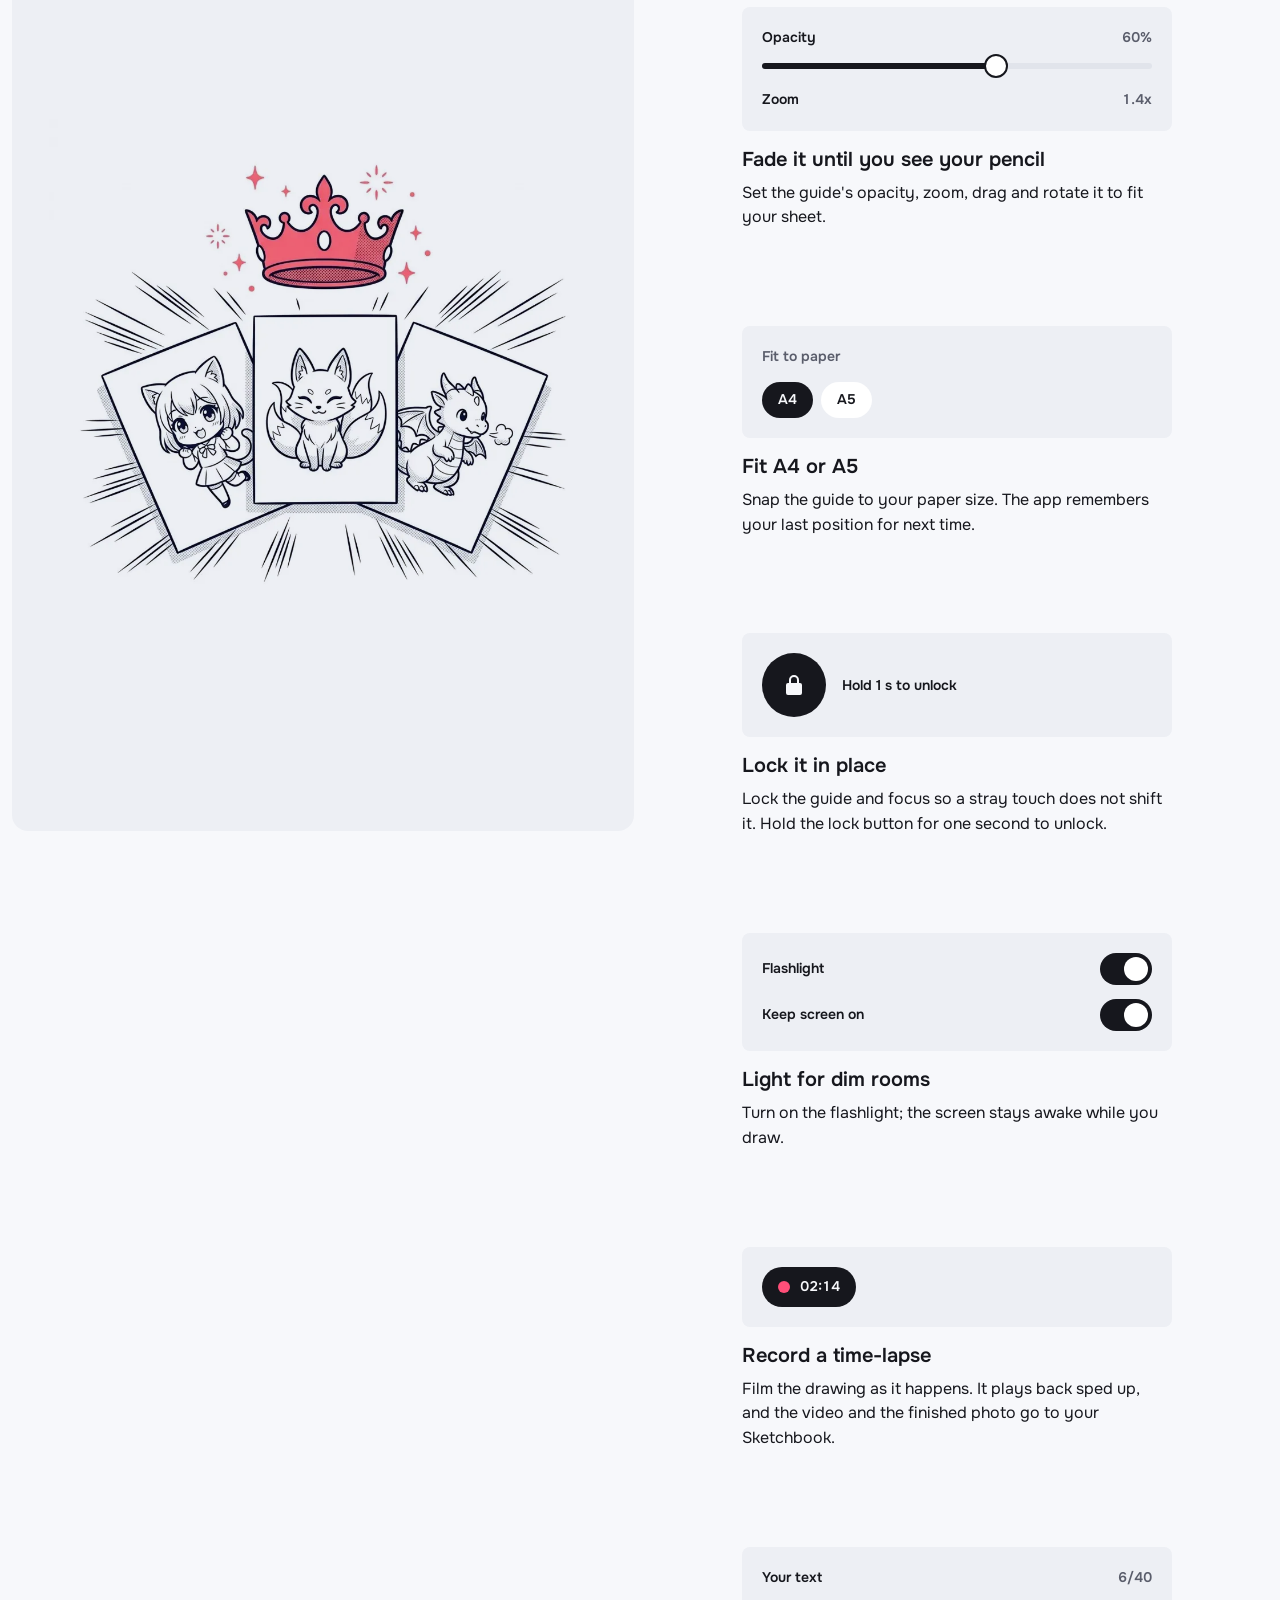
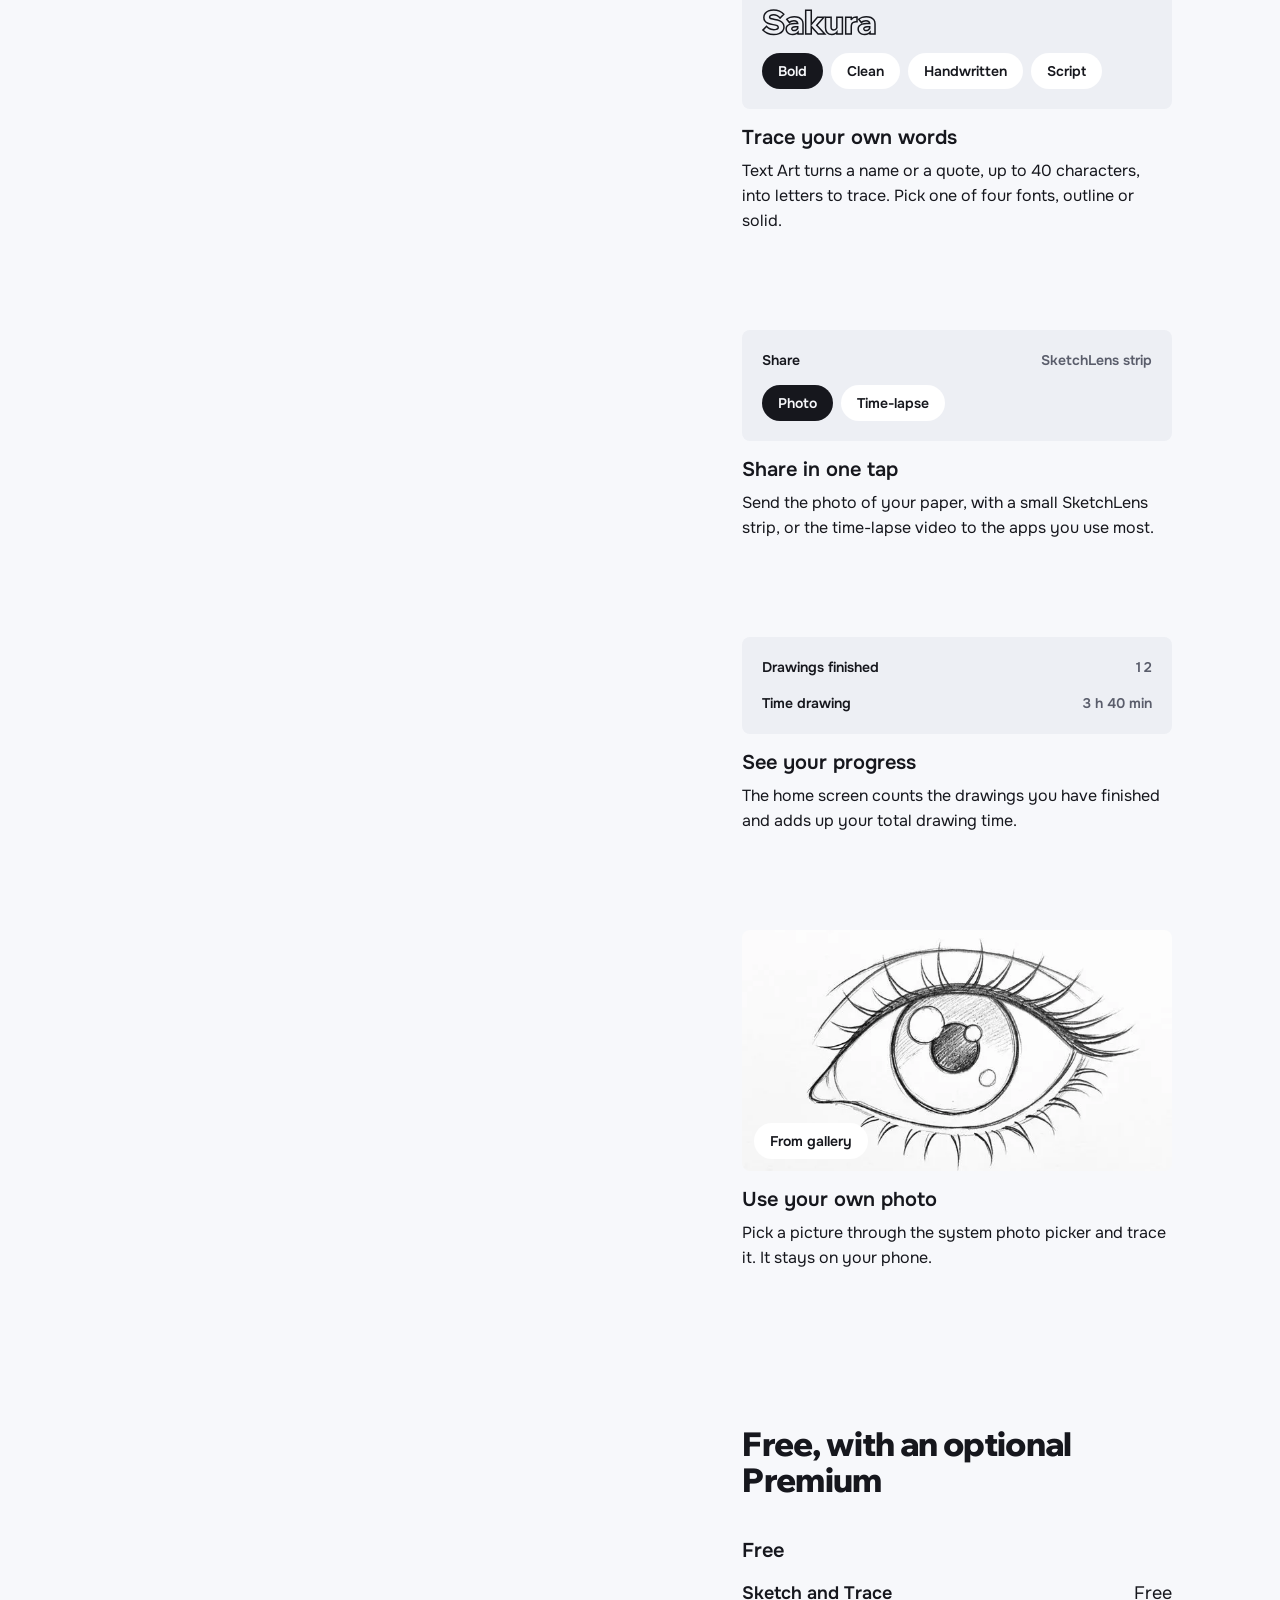
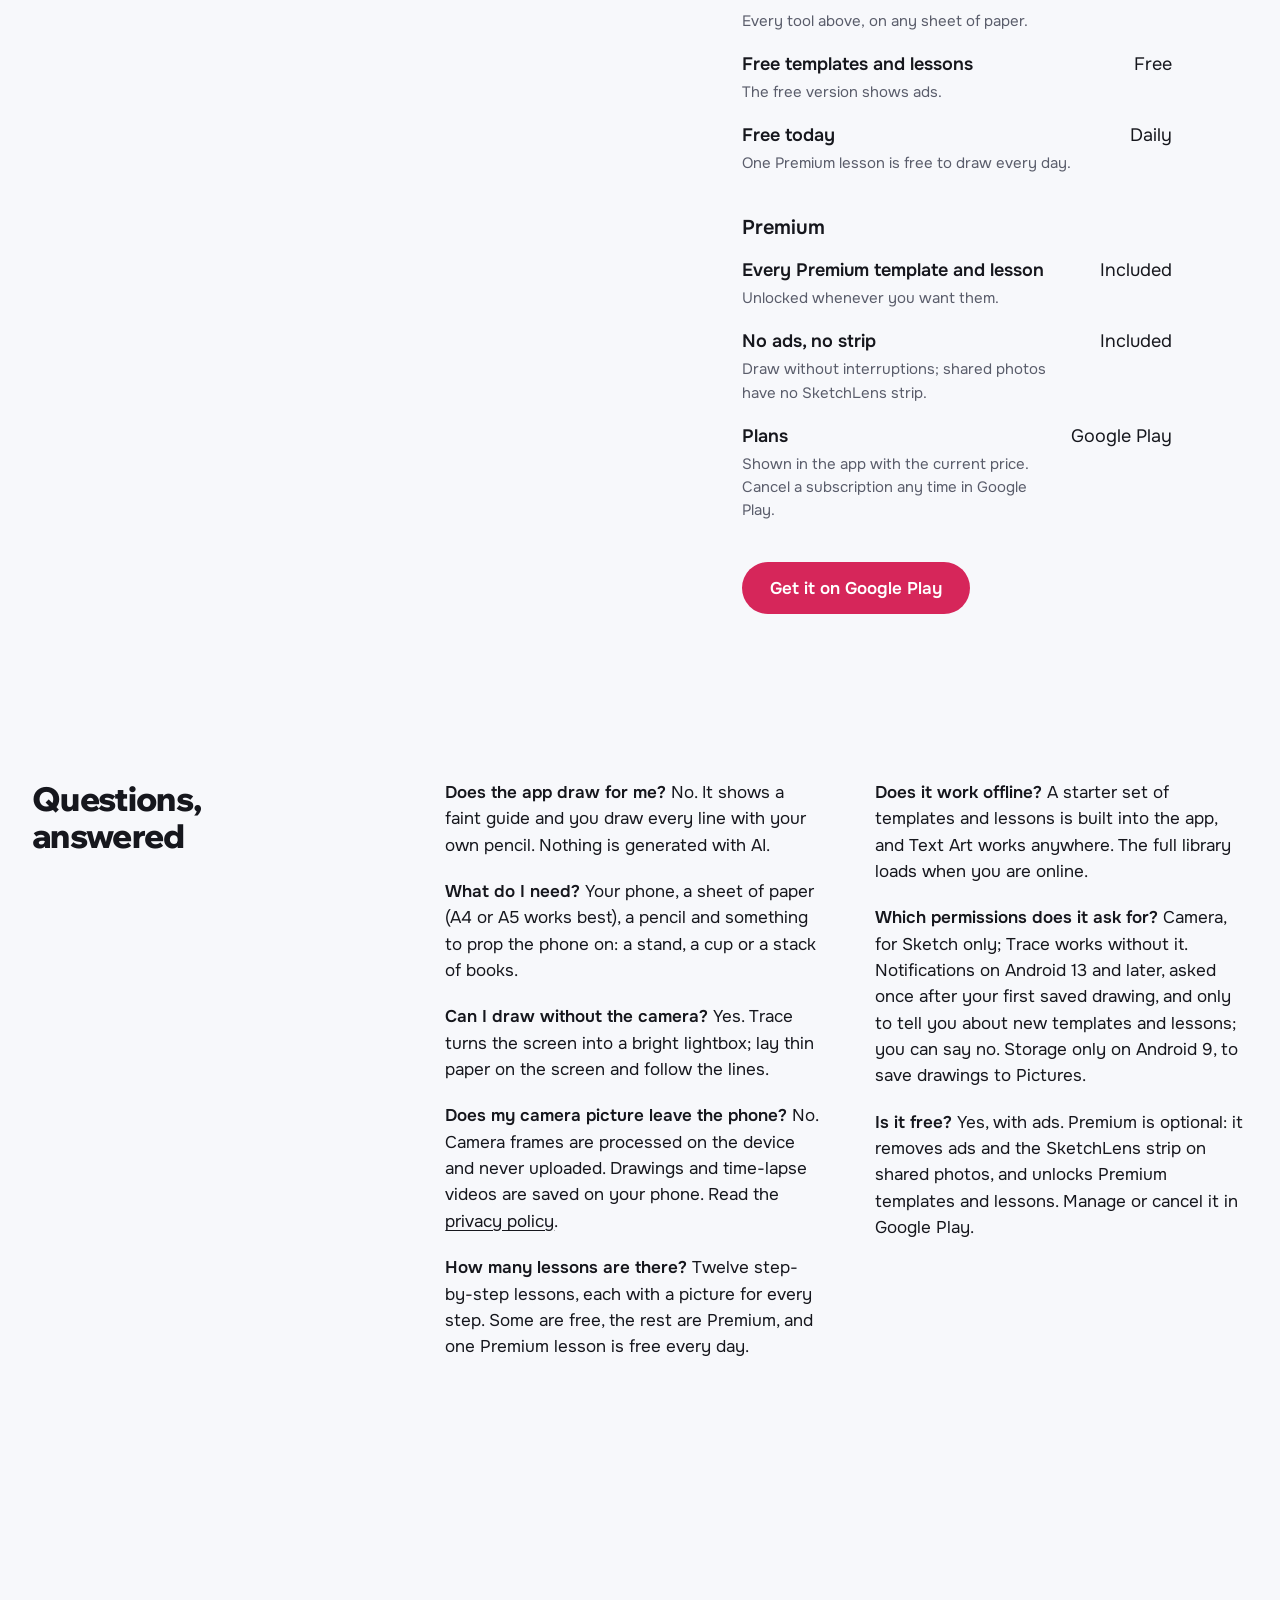
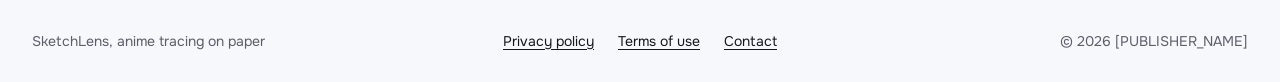
==== commit fc16391d: "SketchLens web: landing adds Text Art, one-tap share with SketchLens strip, drawing stats, 12 step-b" ====
--- a/apps/com.qz.drawanimeartracing/web/index.html
+++ b/apps/com.qz.drawanimeartracing/web/index.html
@@ -35,7 +35,7 @@
         <a class="btn" href="https://play.google.com/store/apps/details?id=com.qz.drawanimeartracing">Get it on Google Play</a>
       </div>
       <nav class="hero-links" aria-label="On this page">
-        <a href="#how">How it works</a><a href="#lesson">The eye lesson</a><a href="#faq">Questions</a>
+        <a href="#how">How it works</a><a href="#lesson">Lessons</a><a href="#faq">Questions</a>
       </nav>
     </section>
 
@@ -46,7 +46,7 @@
         <div class="slip">
           <h3>Before you start</h3>
           <ul>
-            <li><span>Pick a template or the eye lesson</span><i></i><span>300+</span></li>
+            <li><span>Pick a template, a lesson or your own text</span><i></i><span>300+</span></li>
             <li><span>Choose Sketch or Trace</span><i></i><span>2 modes</span></li>
           </ul>
           <h3>At the desk</h3>
@@ -78,7 +78,7 @@
   <div class="lesson-grid">
     <div class="lesson-head">
       <h2 id="lesson-h" data-rise>Anime Eye Basics</h2>
-      <p data-rise>The full lesson in the app, in six steps. Lines build up layer by layer, with a progress bar and a draft so you can stop and continue later. Tap a step to see it. More lessons are coming in future updates.</p>
+      <p data-rise>One of 12 step-by-step lessons in the app, from anime eyes and side-view faces to chibi characters, action poses, cute animals and food. Every step has its own picture: lines build up layer by layer, with a step bar and a draft so you can stop and continue later. Tap a step to see it.</p>
       <ul class="steps">
         <li><label for="s1">Frame and centre lines</label></li>
         <li><label for="s2">Block in the lids</label></li>
@@ -133,7 +133,19 @@
         </div>
         <div class="mod" data-rise>
           <div class="panel" data-ui><span class="rec">02:14</span></div>
-          <div><h3>Record a time-lapse</h3><p>Film the drawing as it happens. The video and the finished photo go to your Sketchbook, ready to save or share.</p></div>
+          <div><h3>Record a time-lapse</h3><p>Film the drawing as it happens. It plays back sped up, and the video and the finished photo go to your Sketchbook.</p></div>
+        </div>
+        <div class="mod" data-rise>
+          <div class="panel" data-ui><div class="ui-row"><span>Your text</span><span>6/40</span></div><p class="text-art">Sakura</p><div class="chips"><span class="chip on">Bold</span><span class="chip">Clean</span><span class="chip">Handwritten</span><span class="chip">Script</span></div></div>
+          <div><h3>Trace your own words</h3><p>Text Art turns a name or a quote, up to 40 characters, into letters to trace. Pick one of four fonts, outline or solid.</p></div>
+        </div>
+        <div class="mod" data-rise>
+          <div class="panel" data-ui><div class="ui-row"><span>Share</span><span>SketchLens strip</span></div><div class="chips"><span class="chip on">Photo</span><span class="chip">Time-lapse</span></div></div>
+          <div><h3>Share in one tap</h3><p>Send the photo of your paper, with a small SketchLens strip, or the time-lapse video to the apps you use most.</p></div>
+        </div>
+        <div class="mod" data-rise>
+          <div class="panel" data-ui><div class="ui-row"><span>Drawings finished</span><span>12</span></div><div class="ui-row"><span>Time drawing</span><span>3 h 40 min</span></div></div>
+          <div><h3>See your progress</h3><p>The home screen counts the drawings you have finished and adds up your total drawing time.</p></div>
         </div>
         <div class="mod" data-rise>
           <div class="panel panel--photo" data-ui><img src="img/eye-4.webp" width="640" height="640" alt="A pencil eye drawing picked as a template" loading="lazy"><span class="chip">From gallery</span></div>
@@ -148,14 +160,15 @@
         <h3>Free</h3>
         <dl>
           <div><dt>Sketch and Trace<small>Every tool above, on any sheet of paper.</small></dt><dd>Free</dd></div>
-          <div><dt>Free templates and the eye lesson<small>The free version shows ads.</small></dt><dd>Free</dd></div>
+          <div><dt>Free templates and lessons<small>The free version shows ads.</small></dt><dd>Free</dd></div>
+          <div><dt>Free today<small>One Premium lesson is free to draw every day.</small></dt><dd>Daily</dd></div>
         </dl>
       </div>
       <div data-rise>
         <h3>Premium</h3>
         <dl>
-          <div><dt>Premium templates and lessons<small>Including new lessons as they arrive.</small></dt><dd>Included</dd></div>
-          <div><dt>No ads<small>Draw without interruptions.</small></dt><dd>Included</dd></div>
+          <div><dt>Every Premium template and lesson<small>Unlocked whenever you want them.</small></dt><dd>Included</dd></div>
+          <div><dt>No ads, no strip<small>Draw without interruptions; shared photos have no SketchLens strip.</small></dt><dd>Included</dd></div>
           <div><dt>Plans<small>Shown in the app with the current price. Cancel a subscription any time in Google Play.</small></dt><dd>Google Play</dd></div>
         </dl>
       </div>
@@ -171,10 +184,10 @@
     <p data-rise><b>What do I need?</b> Your phone, a sheet of paper (A4 or A5 works best), a pencil and something to prop the phone on: a stand, a cup or a stack of books.</p>
     <p data-rise><b>Can I draw without the camera?</b> Yes. Trace turns the screen into a bright lightbox; lay thin paper on the screen and follow the lines.</p>
     <p data-rise><b>Does my camera picture leave the phone?</b> No. Camera frames are processed on the device and never uploaded. Drawings and time-lapse videos are saved on your phone. Read the <a href="privacy-policy.html">privacy policy</a>.</p>
-    <p data-rise><b>How many lessons are there?</b> One full step-by-step lesson today, Anime Eye Basics in six steps. More lessons are coming in future updates.</p>
-    <p data-rise><b>Does it work offline?</b> A starter set of templates and the eye lesson are built into the app. The full library loads when you are online.</p>
+    <p data-rise><b>How many lessons are there?</b> Twelve step-by-step lessons, each with a picture for every step. Some are free, the rest are Premium, and one Premium lesson is free every day.</p>
+    <p data-rise><b>Does it work offline?</b> A starter set of templates and lessons is built into the app, and Text Art works anywhere. The full library loads when you are online.</p>
     <p data-rise><b>Which permissions does it ask for?</b> Camera, for Sketch only; Trace works without it. Notifications on Android 13 and later, asked once after your first saved drawing, and only to tell you about new templates and lessons; you can say no. Storage only on Android 9, to save drawings to Pictures.</p>
-    <p data-rise><b>Is it free?</b> Yes, with ads. Premium is optional: it removes ads and unlocks Premium templates and lessons. Manage or cancel it in Google Play.</p>
+    <p data-rise><b>Is it free?</b> Yes, with ads. Premium is optional: it removes ads and the SketchLens strip on shared photos, and unlocks Premium templates and lessons. Manage or cancel it in Google Play.</p>
   </div>
 </section>
 </main>
--- a/apps/com.qz.drawanimeartracing/web/style.css
+++ b/apps/com.qz.drawanimeartracing/web/style.css
@@ -184,7 +184,8 @@
 .track { height: 6px; border-radius: 3px; background: var(--field-high); position: relative; margin-top: 14px; }
 .track b { position: absolute; inset: 0 40% 0 0; border-radius: 3px; background: var(--ink); }
 .track i { position: absolute; left: 60%; top: 50%; width: 24px; height: 24px; margin: -12px 0 0 -12px; border-radius: 50%; background: var(--paper); border: 2px solid var(--ink); }
-.chips { display: flex; gap: 8px; }
+.chips { display: flex; flex-wrap: wrap; gap: 8px; }
+.panel .text-art { margin: 14px 0; font: 800 var(--t-l)/1.1 var(--font-display); color: transparent; -webkit-text-stroke: 1.5px var(--ink); }
 .chip { display: inline-flex; align-items: center; min-height: 36px; padding: 0 16px; border-radius: var(--radius-full); background: var(--paper); font-weight: 600; }
 .chip.on { background: var(--ink); color: var(--bg); }
 .lock { display: flex; align-items: center; gap: 16px; font-weight: 600; }
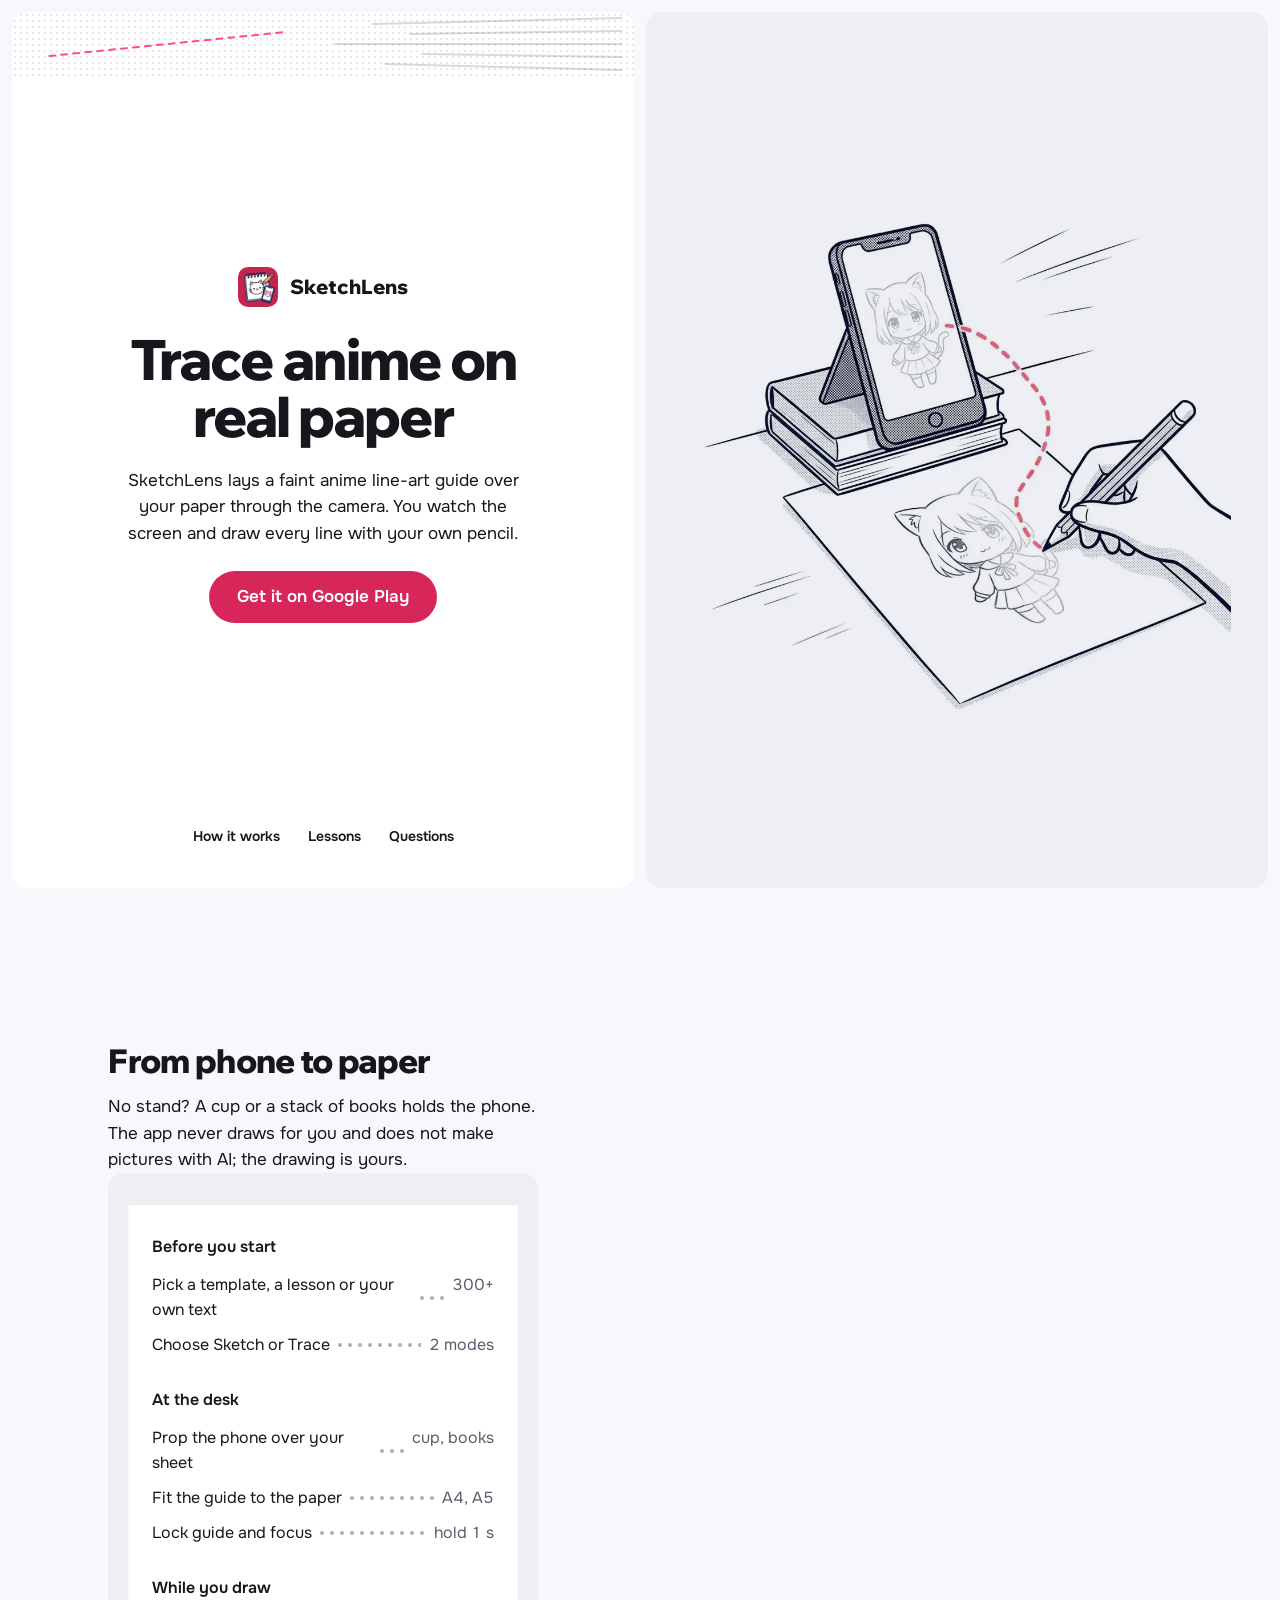
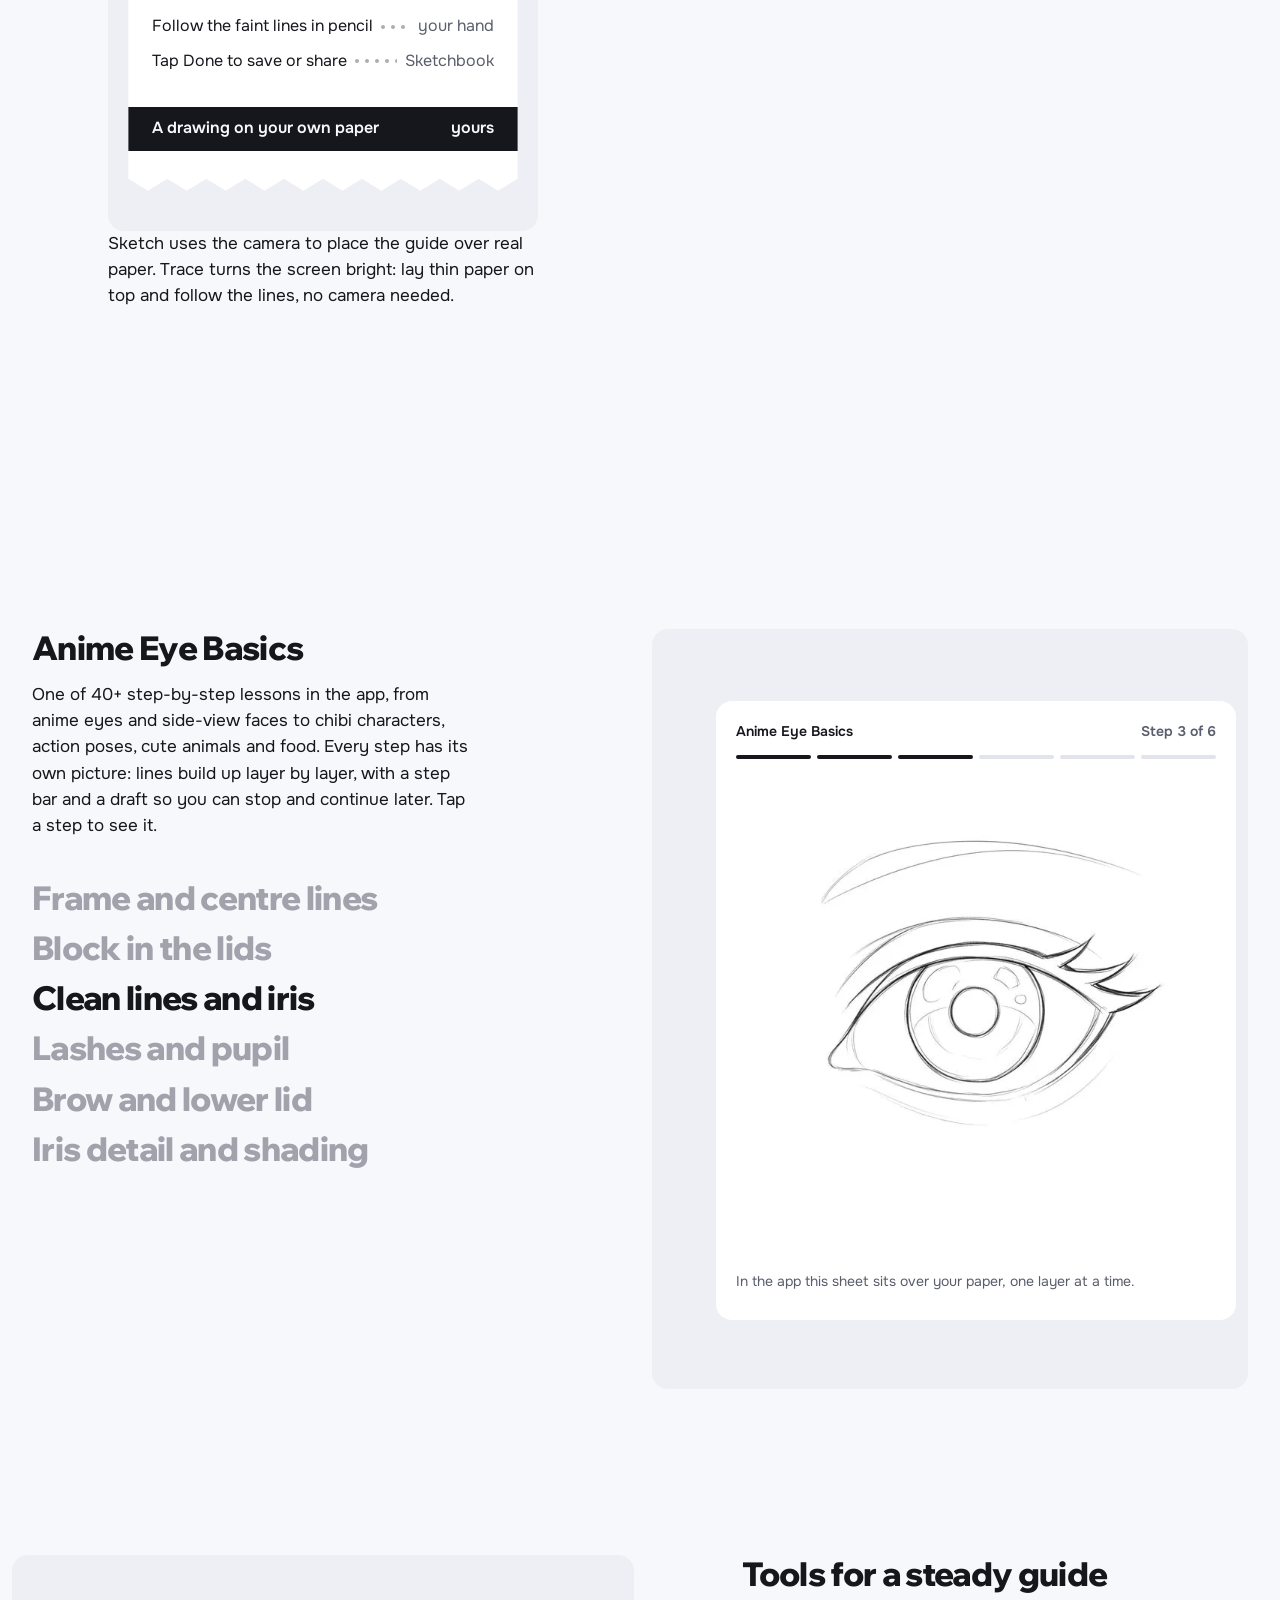
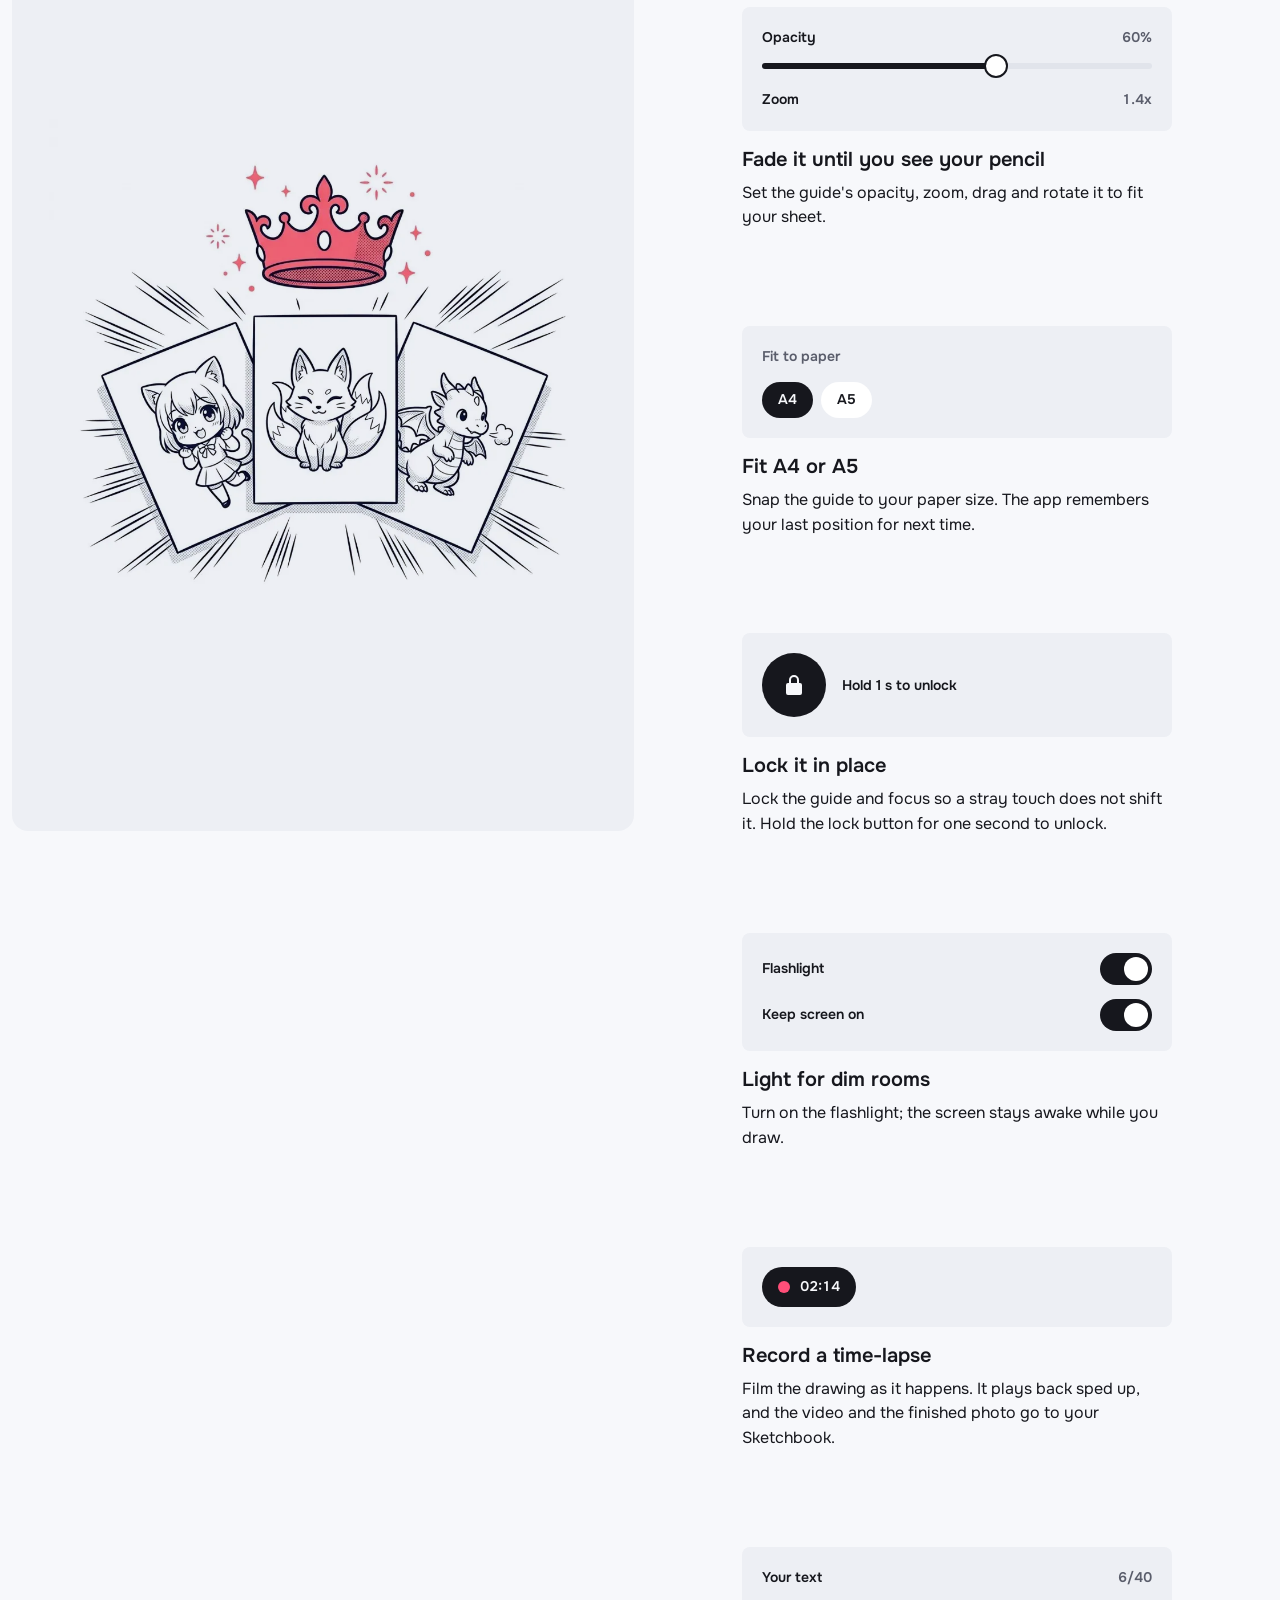
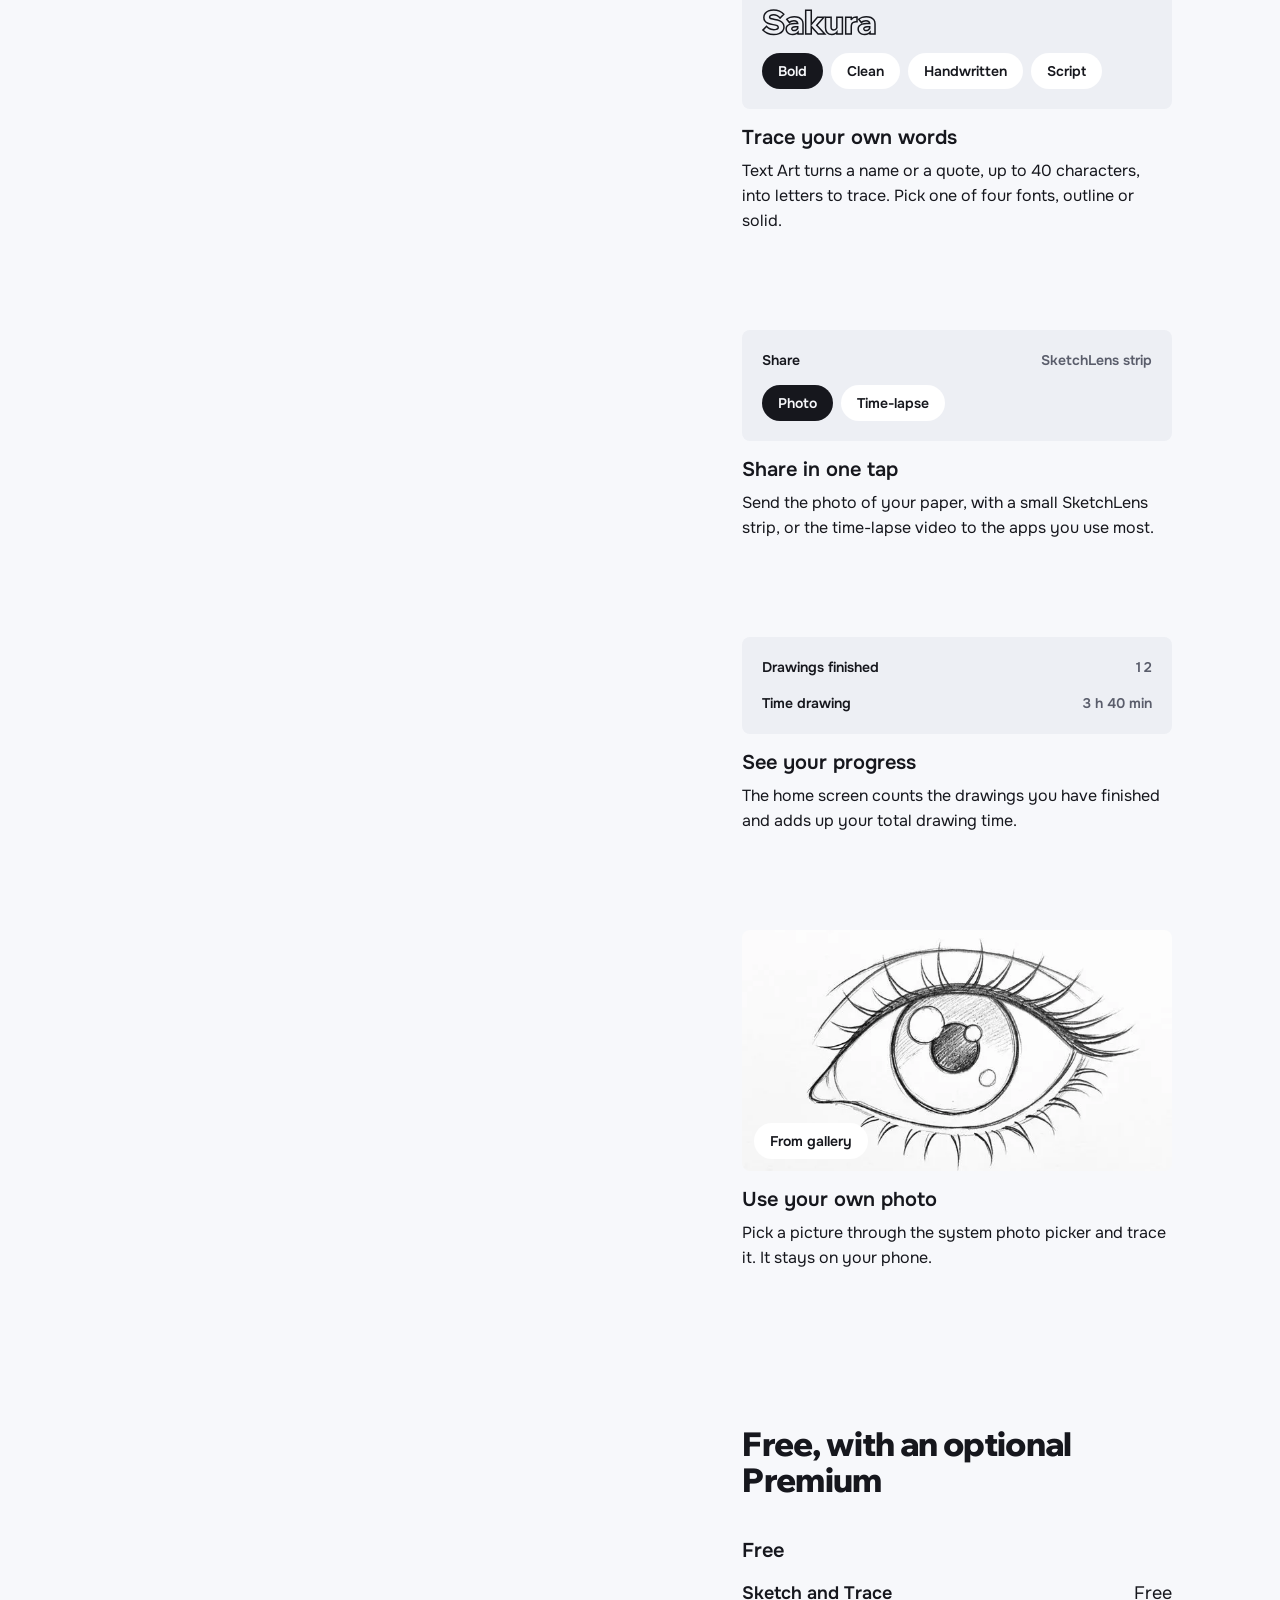
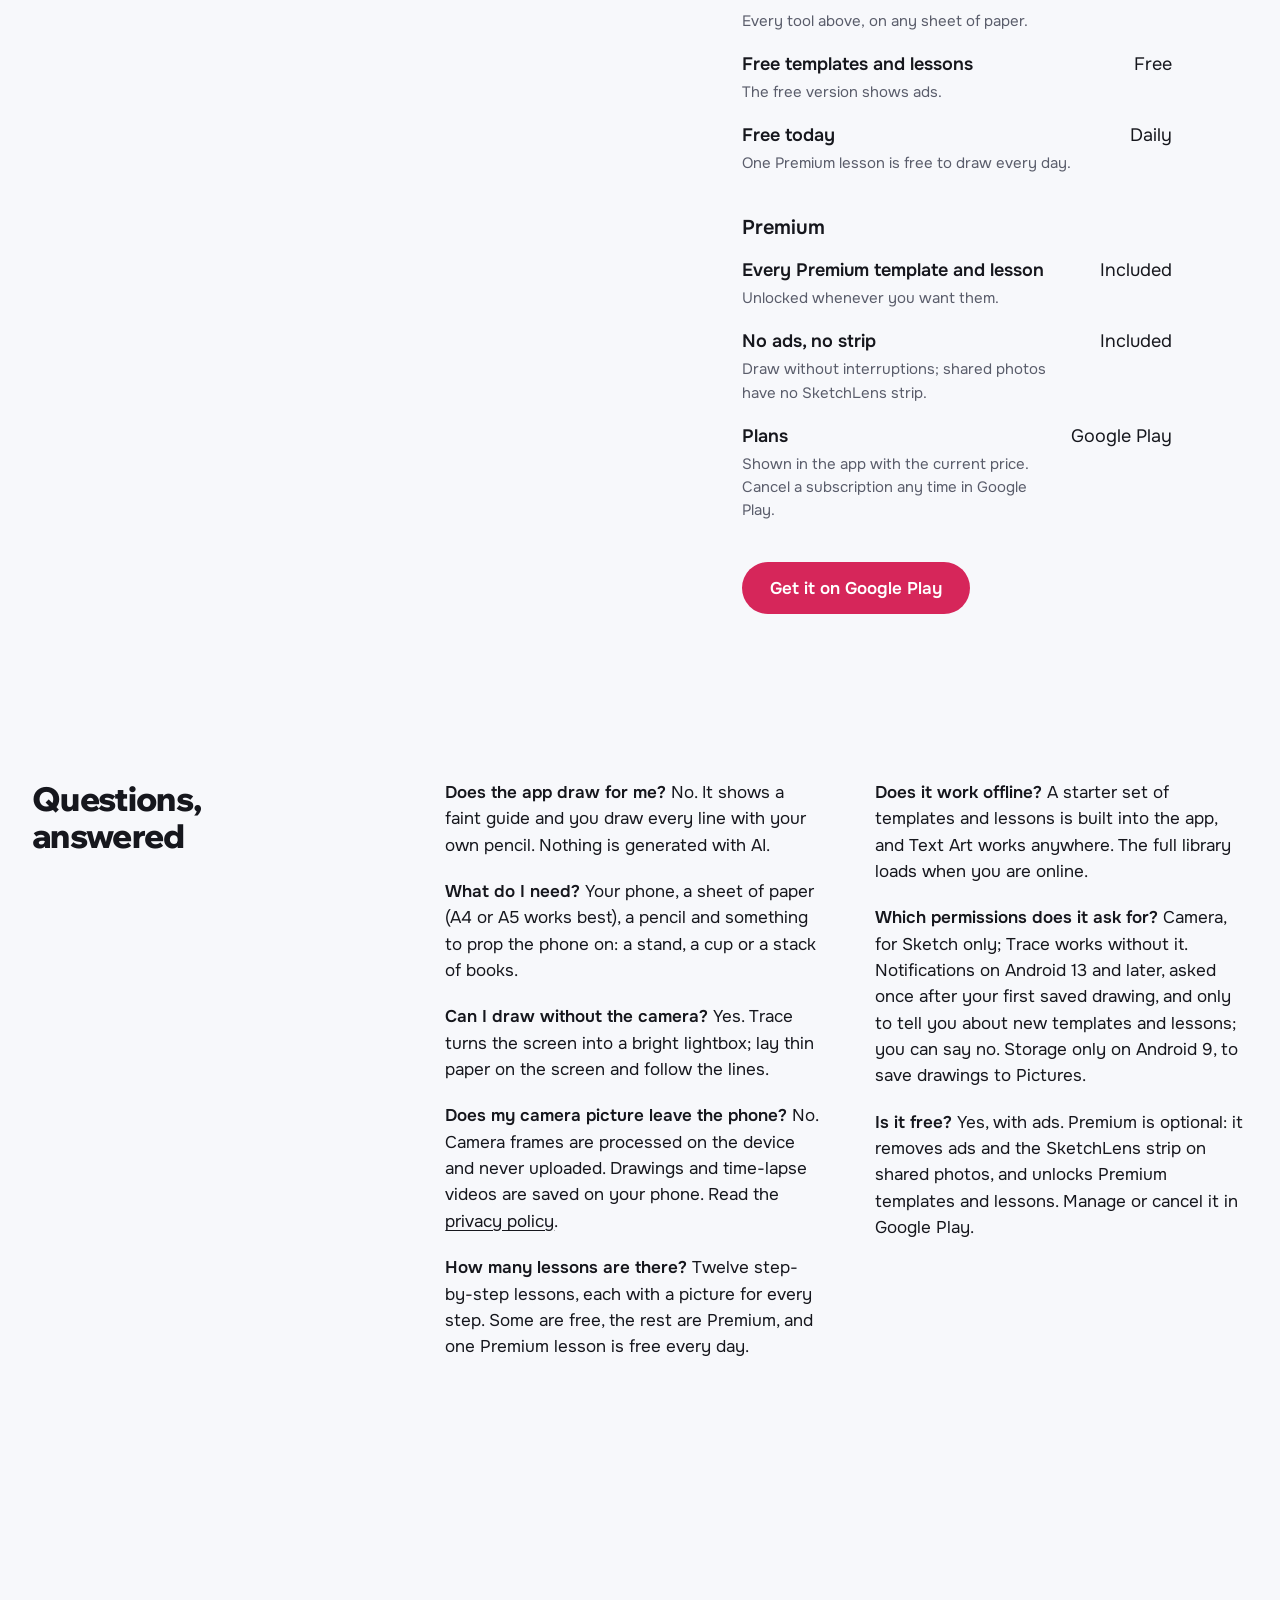
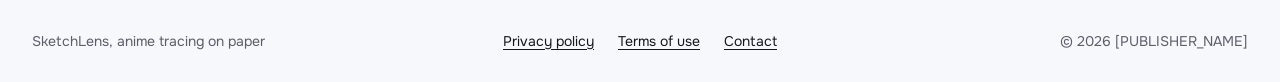
==== commit 180a6680: "SketchLens web: tên store mới SketchLens: AR Drawing Anime trên landing/privacy/terms, landing ghi 4" ====
--- a/apps/com.qz.drawanimeartracing/web/index.html
+++ b/apps/com.qz.drawanimeartracing/web/index.html
@@ -3,7 +3,7 @@
 <head>
 <meta charset="utf-8">
 <meta name="viewport" content="width=device-width,initial-scale=1">
-<title>SketchLens: Anime on Paper - trace anime sketches on real paper</title>
+<title>SketchLens: AR Drawing Anime - trace anime sketches on real paper</title>
 <meta name="description" content="SketchLens shows a faint anime line-art guide over your paper through the phone camera, so you can trace it with a real pencil. Android app.">
 <link rel="icon" href="img/icon.png">
 <link rel="stylesheet" href="style.css">
@@ -78,7 +78,7 @@
   <div class="lesson-grid">
     <div class="lesson-head">
       <h2 id="lesson-h" data-rise>Anime Eye Basics</h2>
-      <p data-rise>One of 12 step-by-step lessons in the app, from anime eyes and side-view faces to chibi characters, action poses, cute animals and food. Every step has its own picture: lines build up layer by layer, with a step bar and a draft so you can stop and continue later. Tap a step to see it.</p>
+      <p data-rise>One of 40+ step-by-step lessons in the app, from anime eyes and side-view faces to chibi characters, action poses, cute animals and food. Every step has its own picture: lines build up layer by layer, with a step bar and a draft so you can stop and continue later. Tap a step to see it.</p>
       <ul class="steps">
         <li><label for="s1">Frame and centre lines</label></li>
         <li><label for="s2">Block in the lids</label></li>
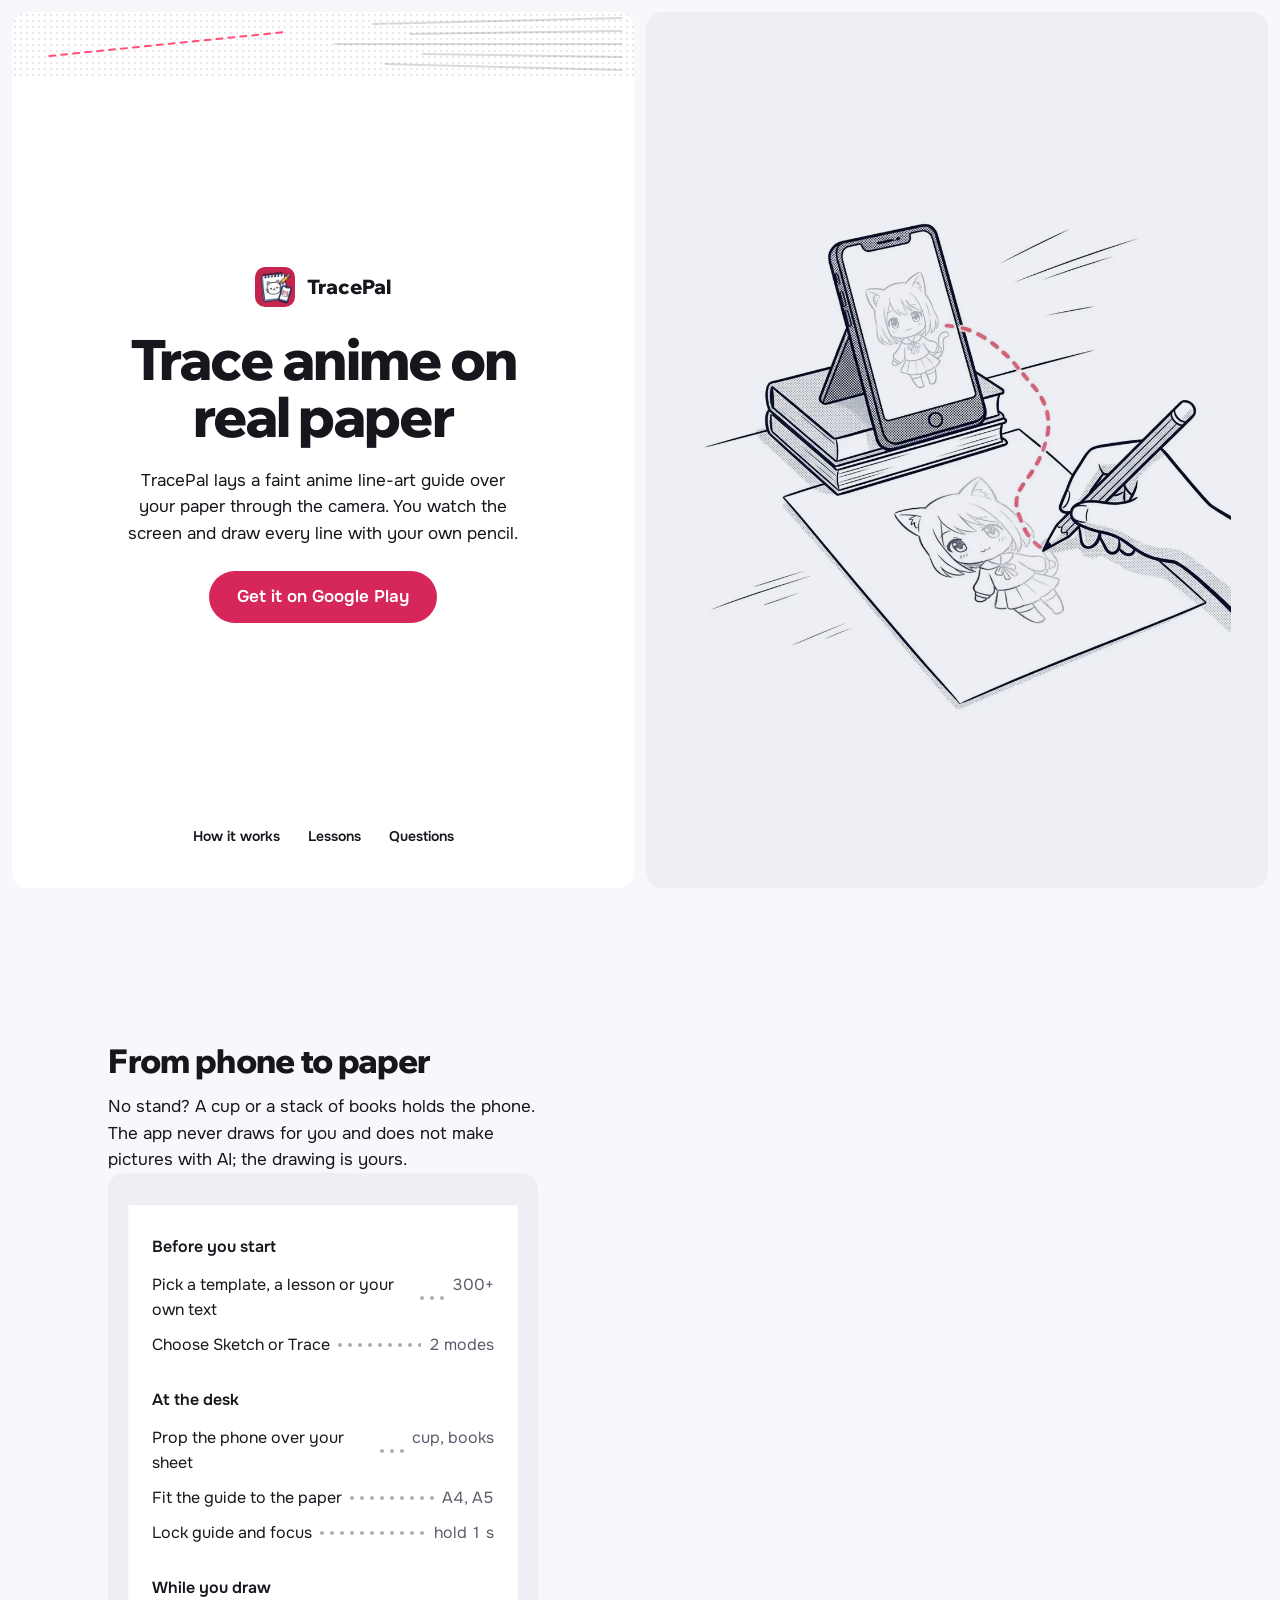
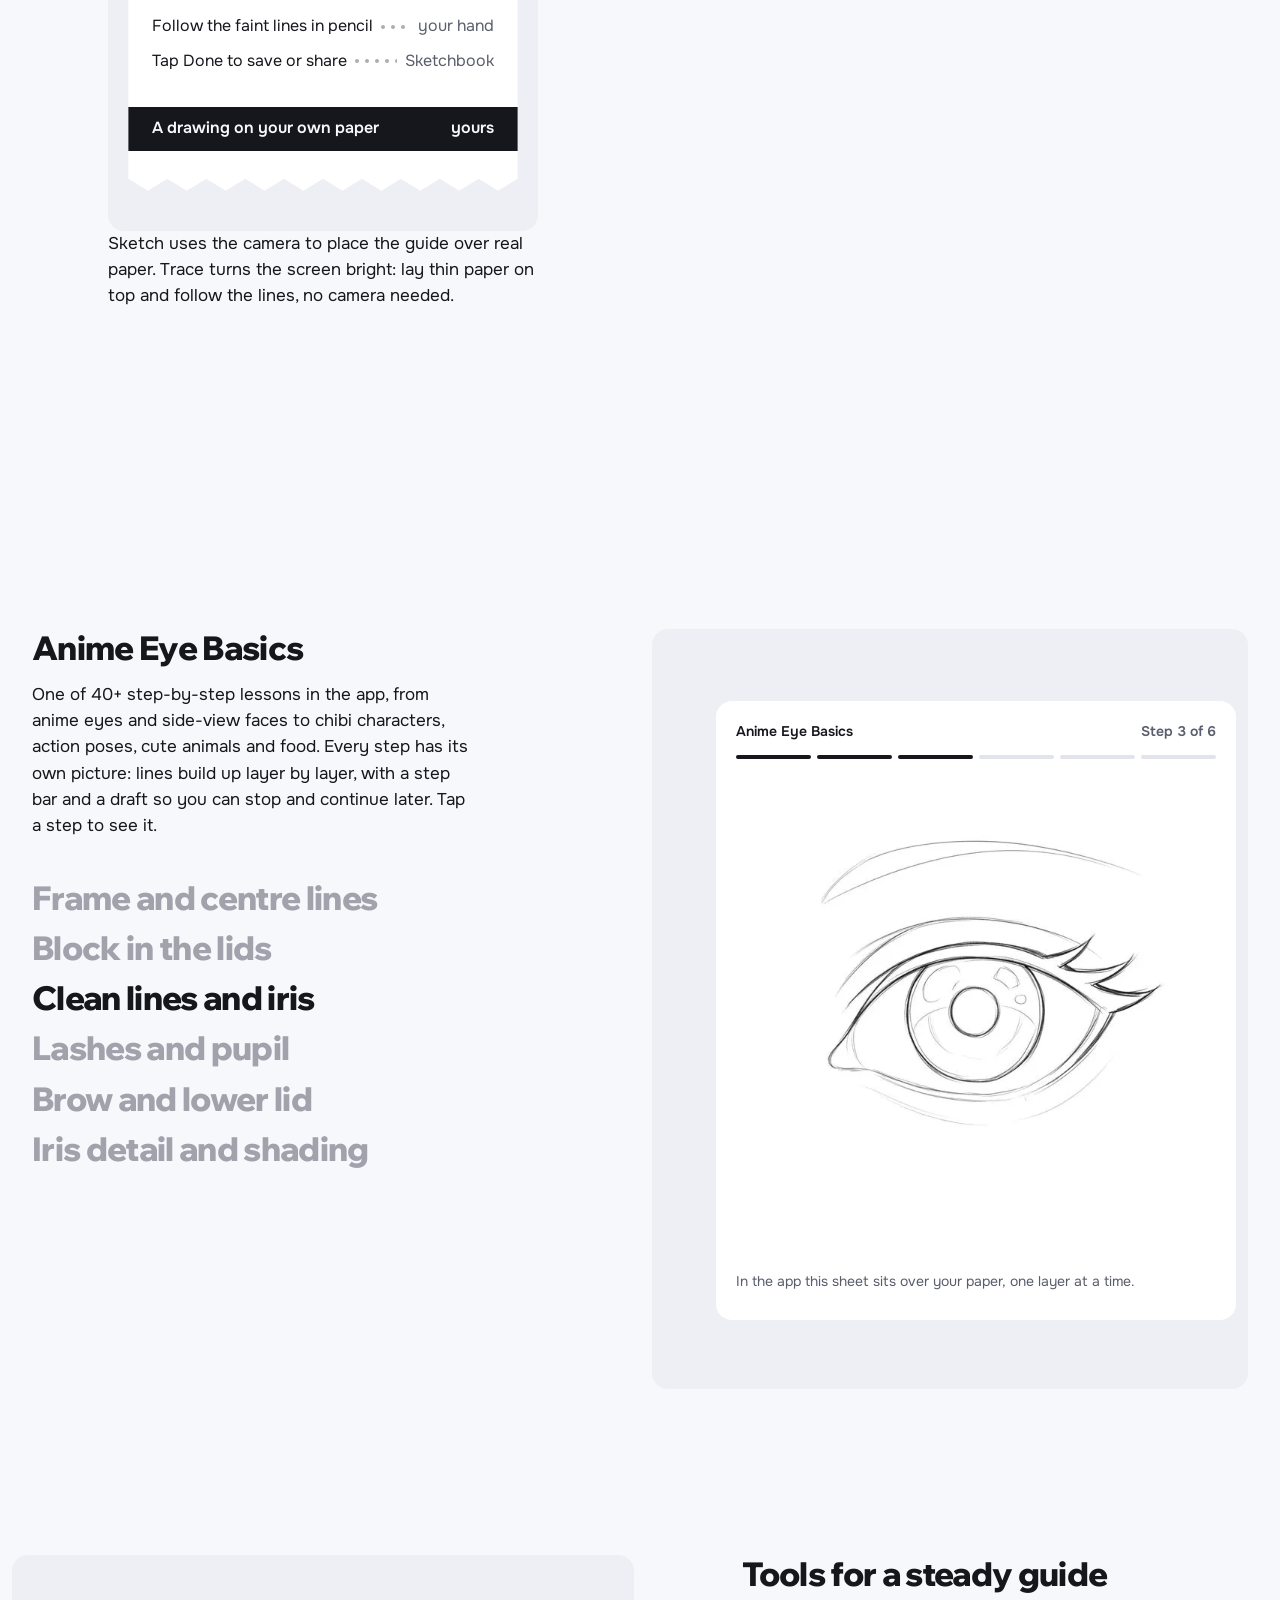
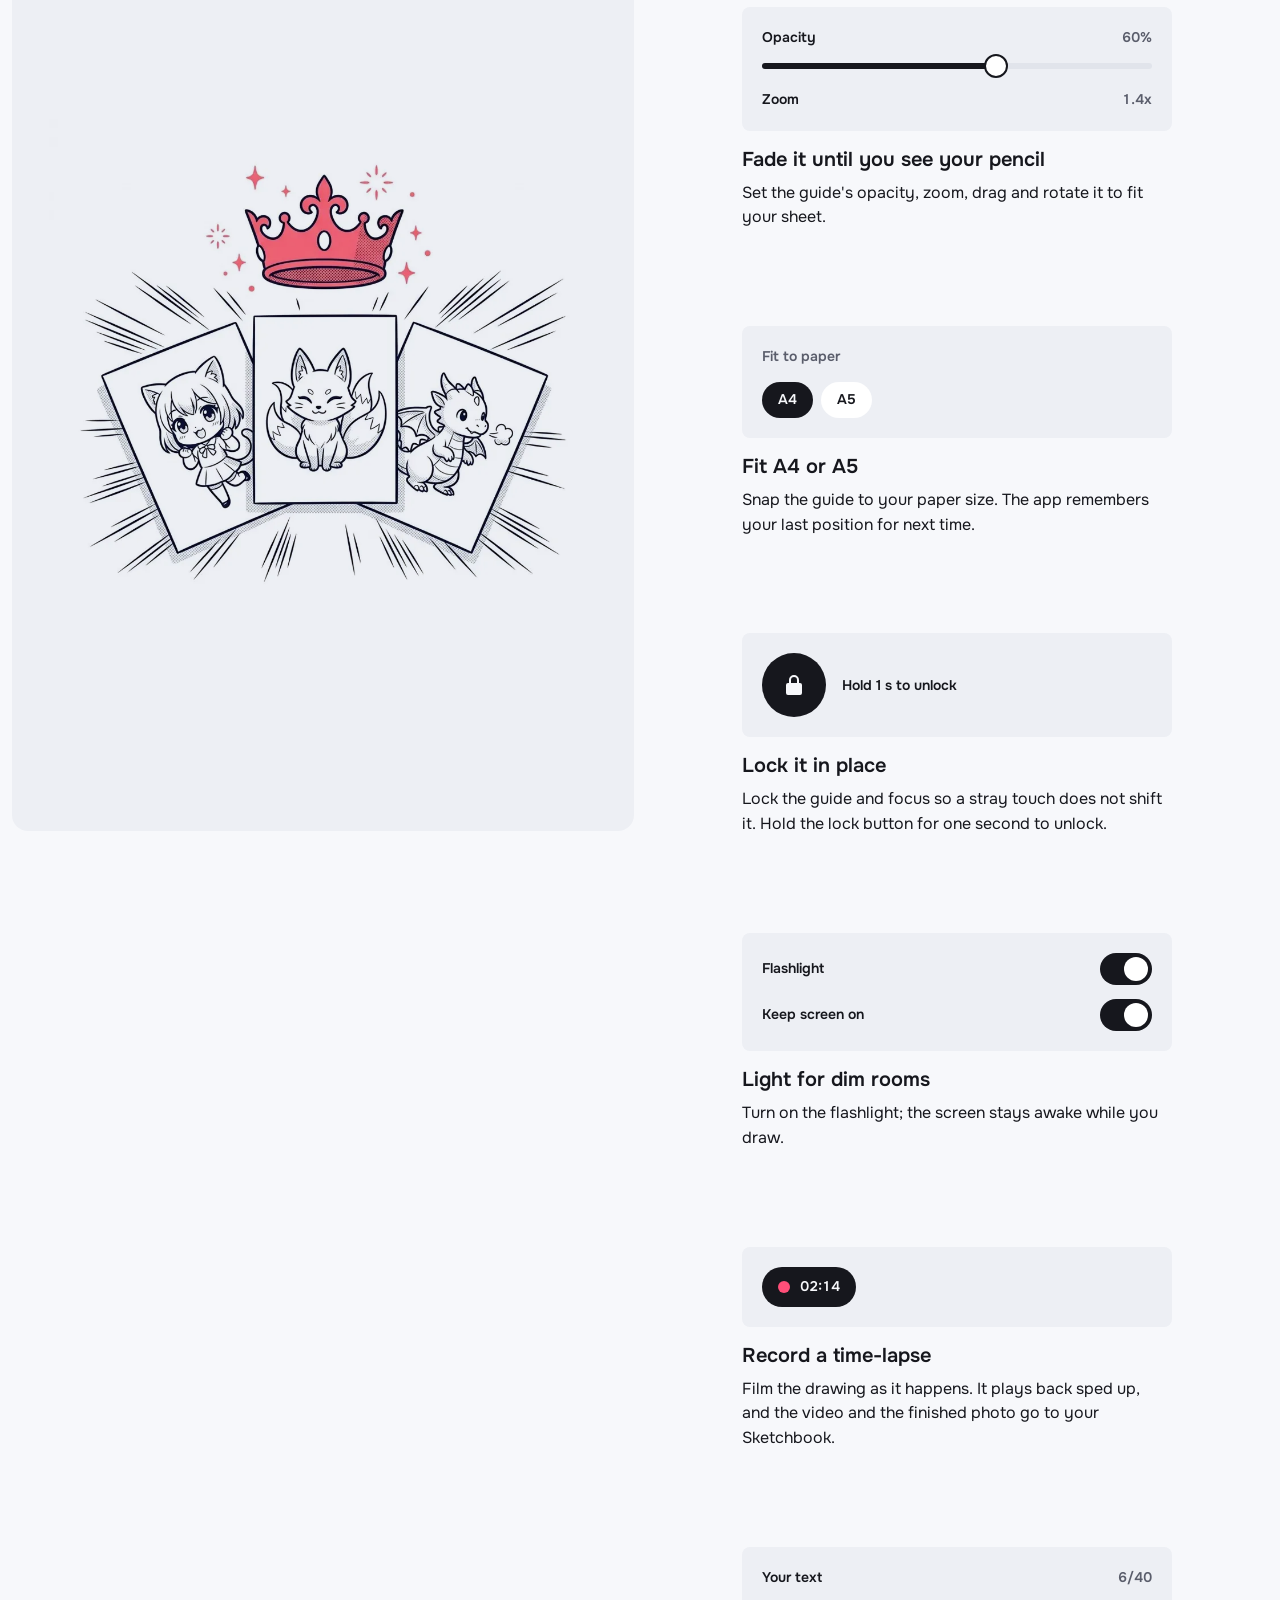
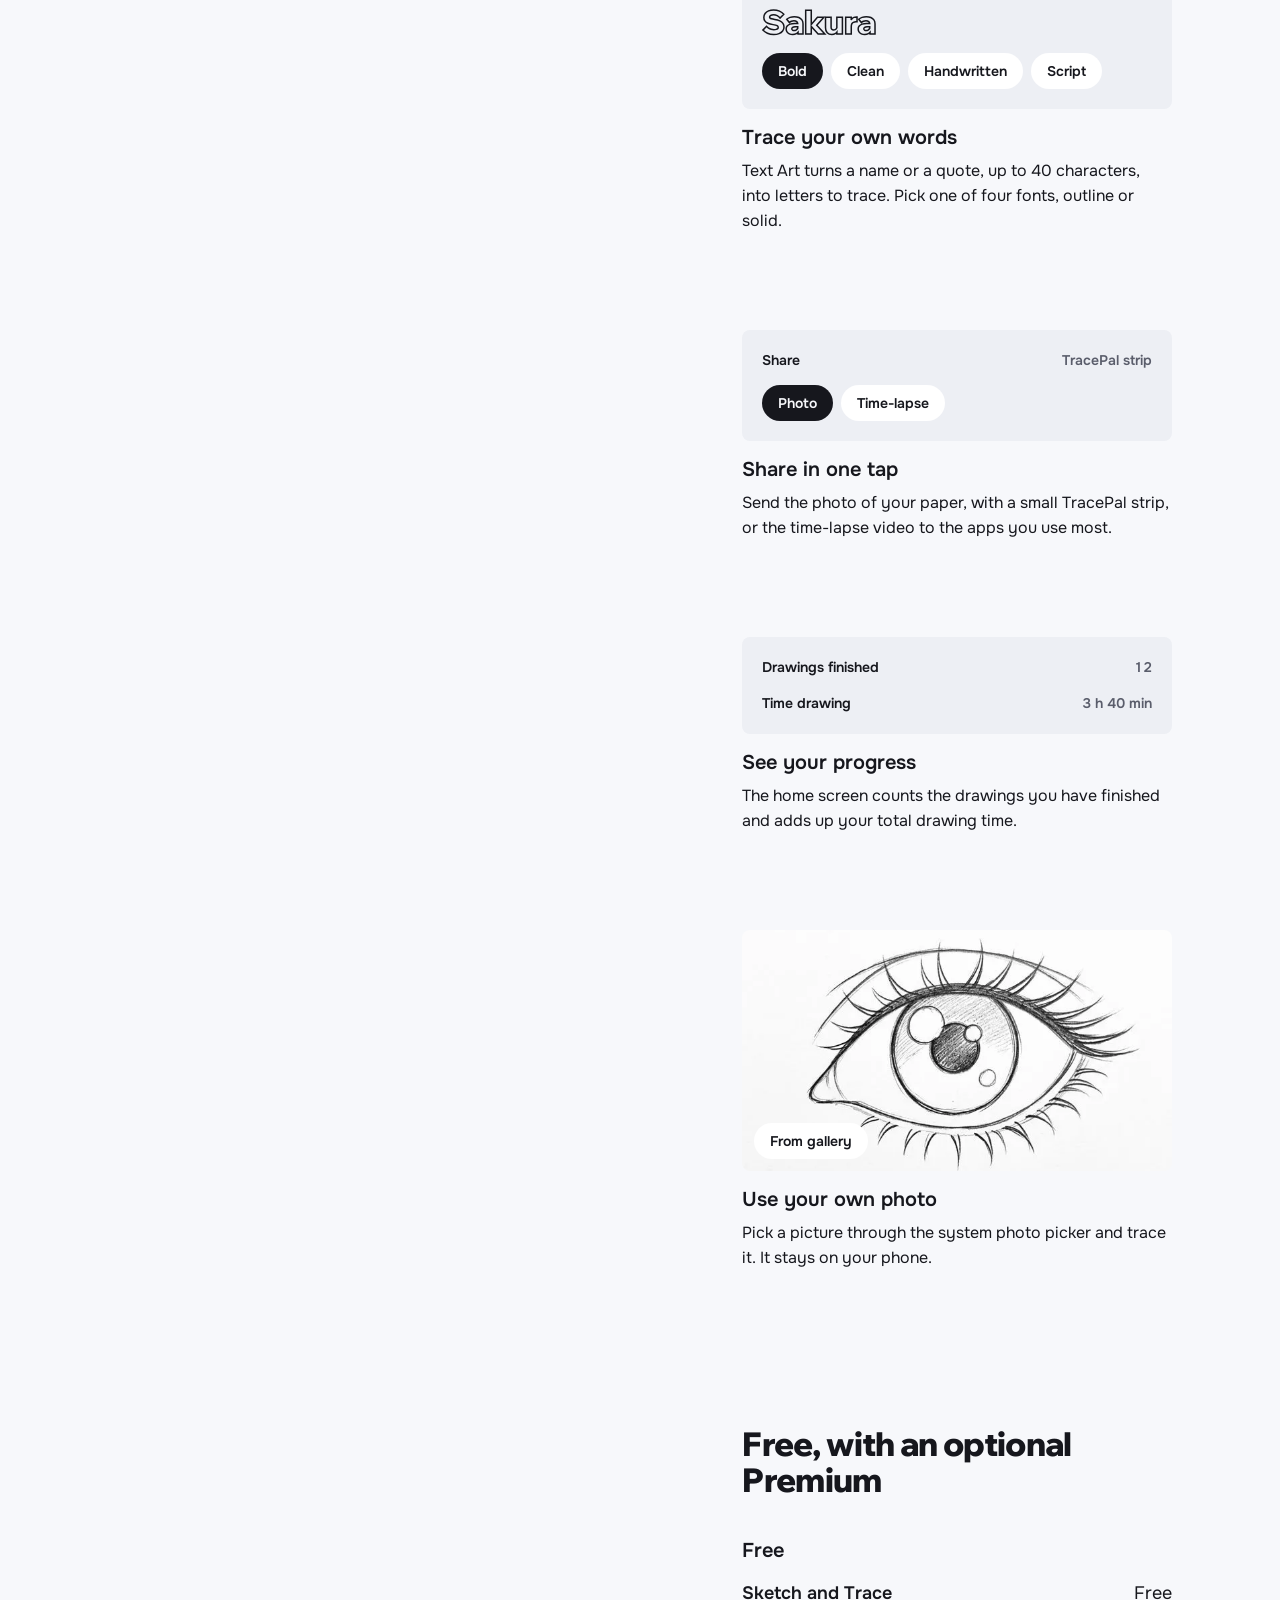
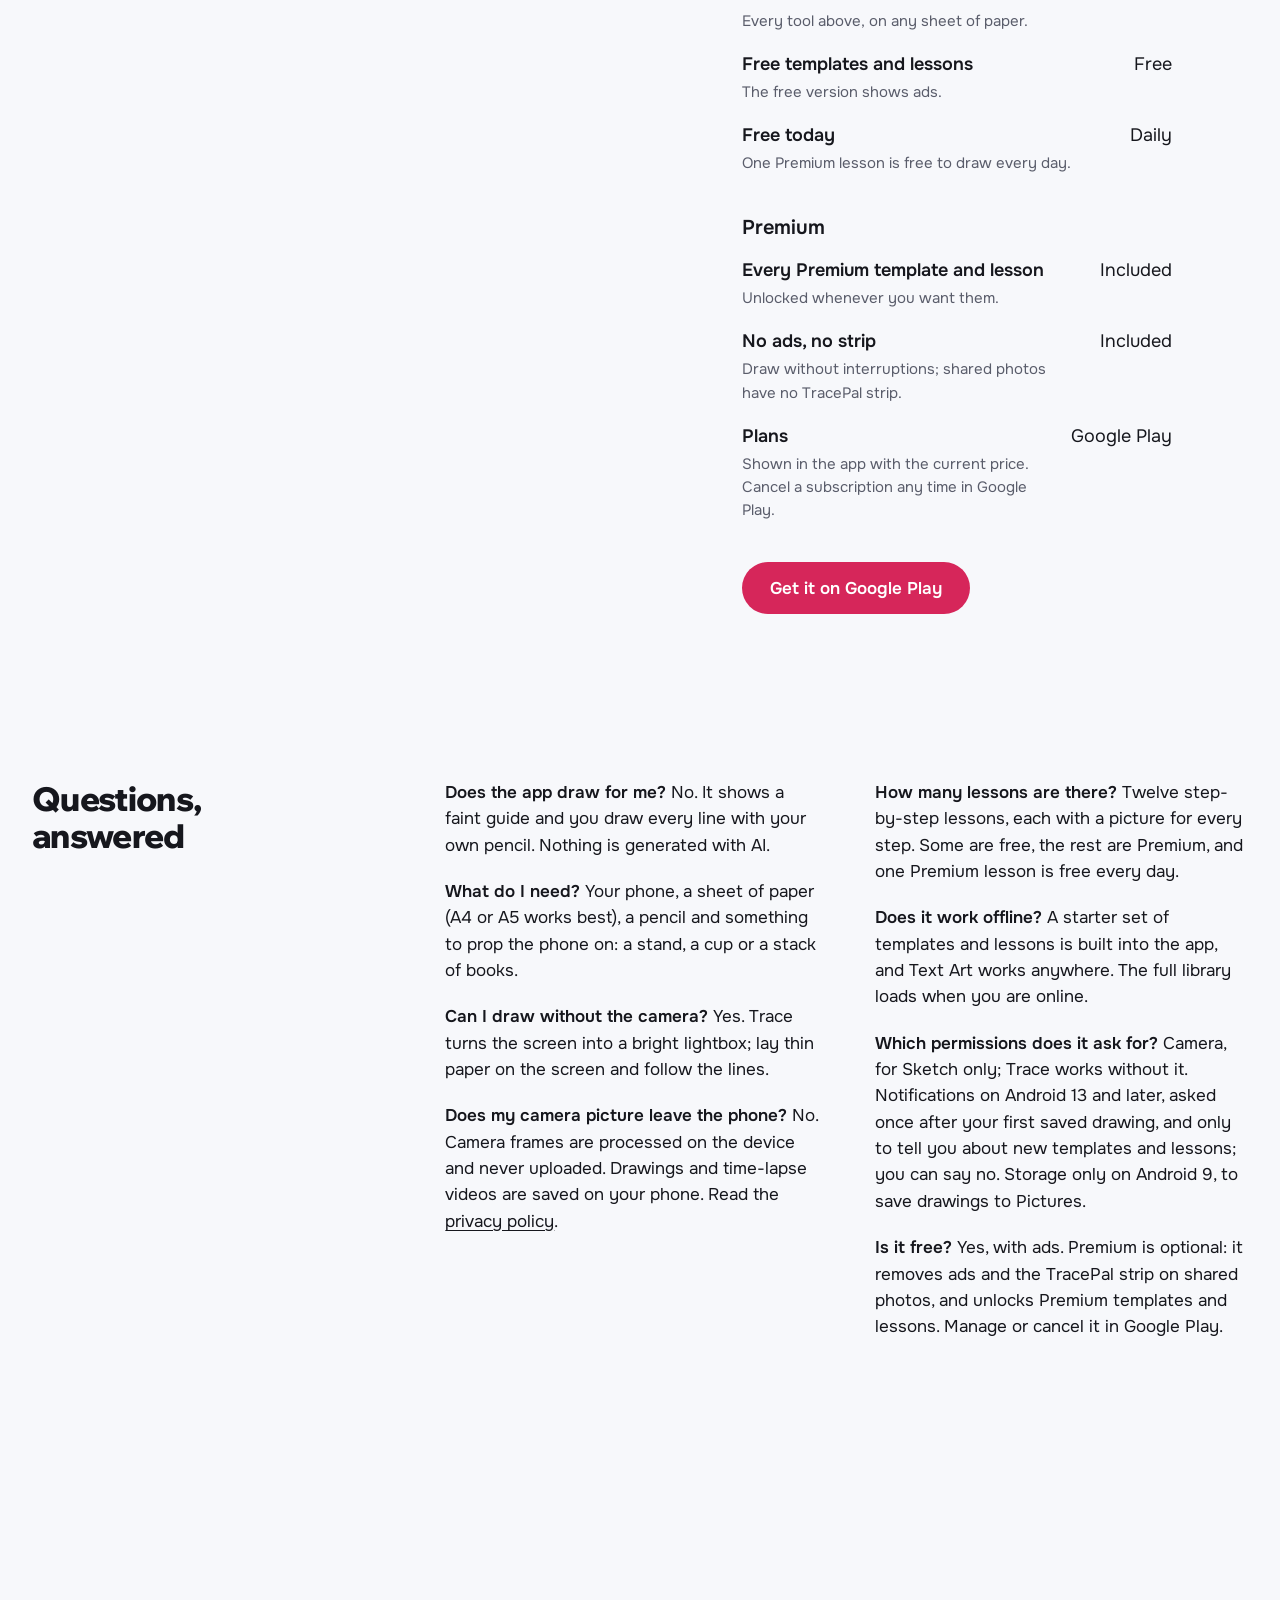
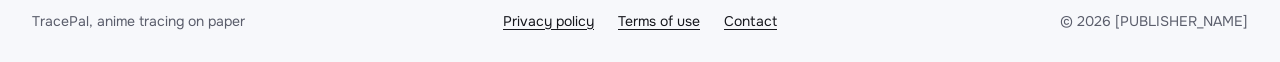
==== commit dbf9ea6e: "Draw Anime AR (com.qz.drawanimeartracing) web: rename brand SketchLens to TracePal on landing, priva" ====
--- a/apps/com.qz.drawanimeartracing/web/index.html
+++ b/apps/com.qz.drawanimeartracing/web/index.html
@@ -3,8 +3,8 @@
 <head>
 <meta charset="utf-8">
 <meta name="viewport" content="width=device-width,initial-scale=1">
-<title>SketchLens: AR Drawing Anime - trace anime sketches on real paper</title>
-<meta name="description" content="SketchLens shows a faint anime line-art guide over your paper through the phone camera, so you can trace it with a real pencil. Android app.">
+<title>TracePal: AR Drawing Anime - trace anime sketches on real paper</title>
+<meta name="description" content="TracePal shows a faint anime line-art guide over your paper through the phone camera, so you can trace it with a real pencil. Android app.">
 <link rel="icon" href="img/icon.png">
 <link rel="stylesheet" href="style.css">
 </head>
@@ -29,9 +29,9 @@
         </svg>
       </div>
       <div class="hero-body">
-        <a class="wordmark" href="index.html"><img src="img/icon.png" width="40" height="40" alt="">SketchLens</a>
+        <a class="wordmark" href="index.html"><img src="img/icon.png" width="40" height="40" alt="">TracePal</a>
         <h1 id="top">Trace anime on real paper</h1>
-        <p>SketchLens lays a faint anime line-art guide over your paper through the camera. You watch the screen and draw every line with your own pencil.</p>
+        <p>TracePal lays a faint anime line-art guide over your paper through the camera. You watch the screen and draw every line with your own pencil.</p>
         <a class="btn" href="https://play.google.com/store/apps/details?id=com.qz.drawanimeartracing">Get it on Google Play</a>
       </div>
       <nav class="hero-links" aria-label="On this page">
@@ -140,8 +140,8 @@
           <div><h3>Trace your own words</h3><p>Text Art turns a name or a quote, up to 40 characters, into letters to trace. Pick one of four fonts, outline or solid.</p></div>
         </div>
         <div class="mod" data-rise>
-          <div class="panel" data-ui><div class="ui-row"><span>Share</span><span>SketchLens strip</span></div><div class="chips"><span class="chip on">Photo</span><span class="chip">Time-lapse</span></div></div>
-          <div><h3>Share in one tap</h3><p>Send the photo of your paper, with a small SketchLens strip, or the time-lapse video to the apps you use most.</p></div>
+          <div class="panel" data-ui><div class="ui-row"><span>Share</span><span>TracePal strip</span></div><div class="chips"><span class="chip on">Photo</span><span class="chip">Time-lapse</span></div></div>
+          <div><h3>Share in one tap</h3><p>Send the photo of your paper, with a small TracePal strip, or the time-lapse video to the apps you use most.</p></div>
         </div>
         <div class="mod" data-rise>
           <div class="panel" data-ui><div class="ui-row"><span>Drawings finished</span><span>12</span></div><div class="ui-row"><span>Time drawing</span><span>3 h 40 min</span></div></div>
@@ -168,7 +168,7 @@
         <h3>Premium</h3>
         <dl>
           <div><dt>Every Premium template and lesson<small>Unlocked whenever you want them.</small></dt><dd>Included</dd></div>
-          <div><dt>No ads, no strip<small>Draw without interruptions; shared photos have no SketchLens strip.</small></dt><dd>Included</dd></div>
+          <div><dt>No ads, no strip<small>Draw without interruptions; shared photos have no TracePal strip.</small></dt><dd>Included</dd></div>
           <div><dt>Plans<small>Shown in the app with the current price. Cancel a subscription any time in Google Play.</small></dt><dd>Google Play</dd></div>
         </dl>
       </div>
@@ -187,13 +187,13 @@
     <p data-rise><b>How many lessons are there?</b> Twelve step-by-step lessons, each with a picture for every step. Some are free, the rest are Premium, and one Premium lesson is free every day.</p>
     <p data-rise><b>Does it work offline?</b> A starter set of templates and lessons is built into the app, and Text Art works anywhere. The full library loads when you are online.</p>
     <p data-rise><b>Which permissions does it ask for?</b> Camera, for Sketch only; Trace works without it. Notifications on Android 13 and later, asked once after your first saved drawing, and only to tell you about new templates and lessons; you can say no. Storage only on Android 9, to save drawings to Pictures.</p>
-    <p data-rise><b>Is it free?</b> Yes, with ads. Premium is optional: it removes ads and the SketchLens strip on shared photos, and unlocks Premium templates and lessons. Manage or cancel it in Google Play.</p>
+    <p data-rise><b>Is it free?</b> Yes, with ads. Premium is optional: it removes ads and the TracePal strip on shared photos, and unlocks Premium templates and lessons. Manage or cancel it in Google Play.</p>
   </div>
 </section>
 </main>
 
 <footer class="foot">
-  <p>SketchLens, anime tracing on paper</p>
+  <p>TracePal, anime tracing on paper</p>
   <nav aria-label="Legal"><a href="privacy-policy.html">Privacy policy</a><a href="terms.html">Terms of use</a><a href="mailto:[CONTACT_EMAIL]">Contact</a></nav>
   <p>&copy; 2026 [PUBLISHER_NAME]</p>
 </footer>
